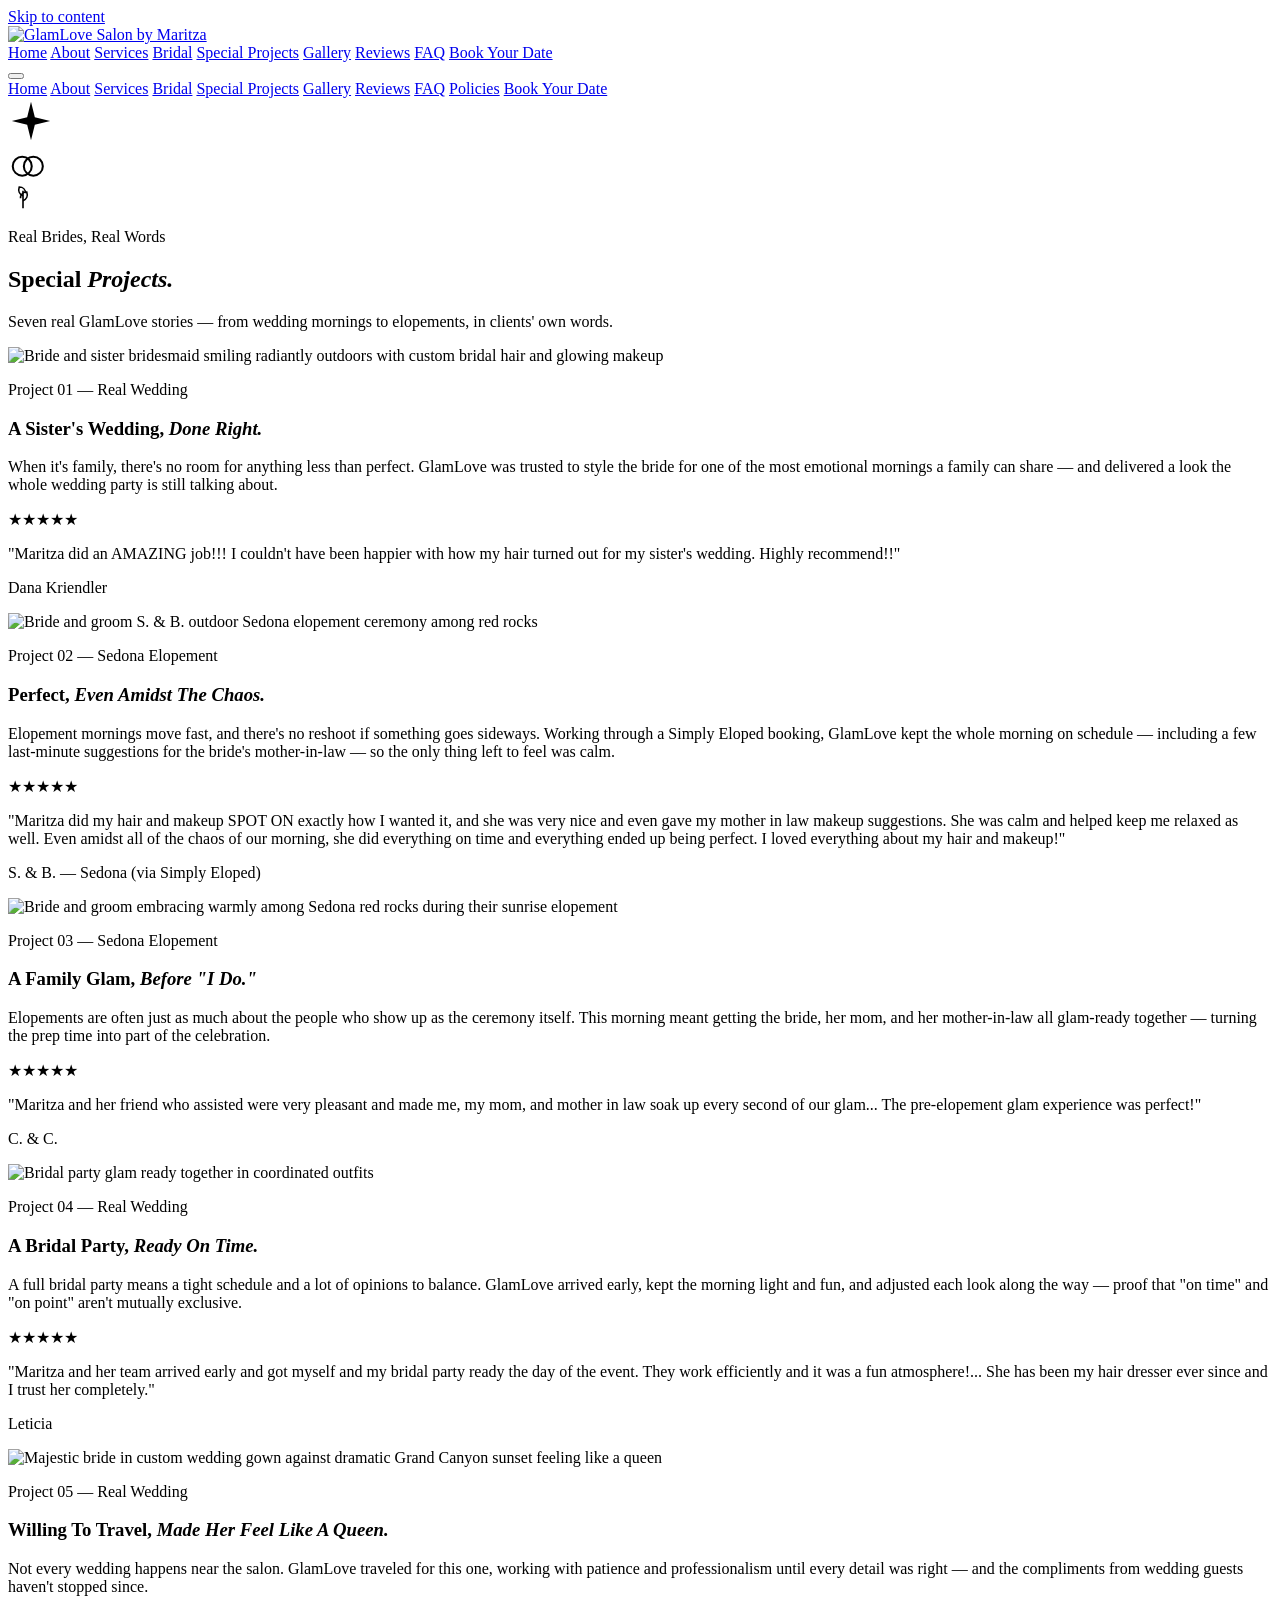
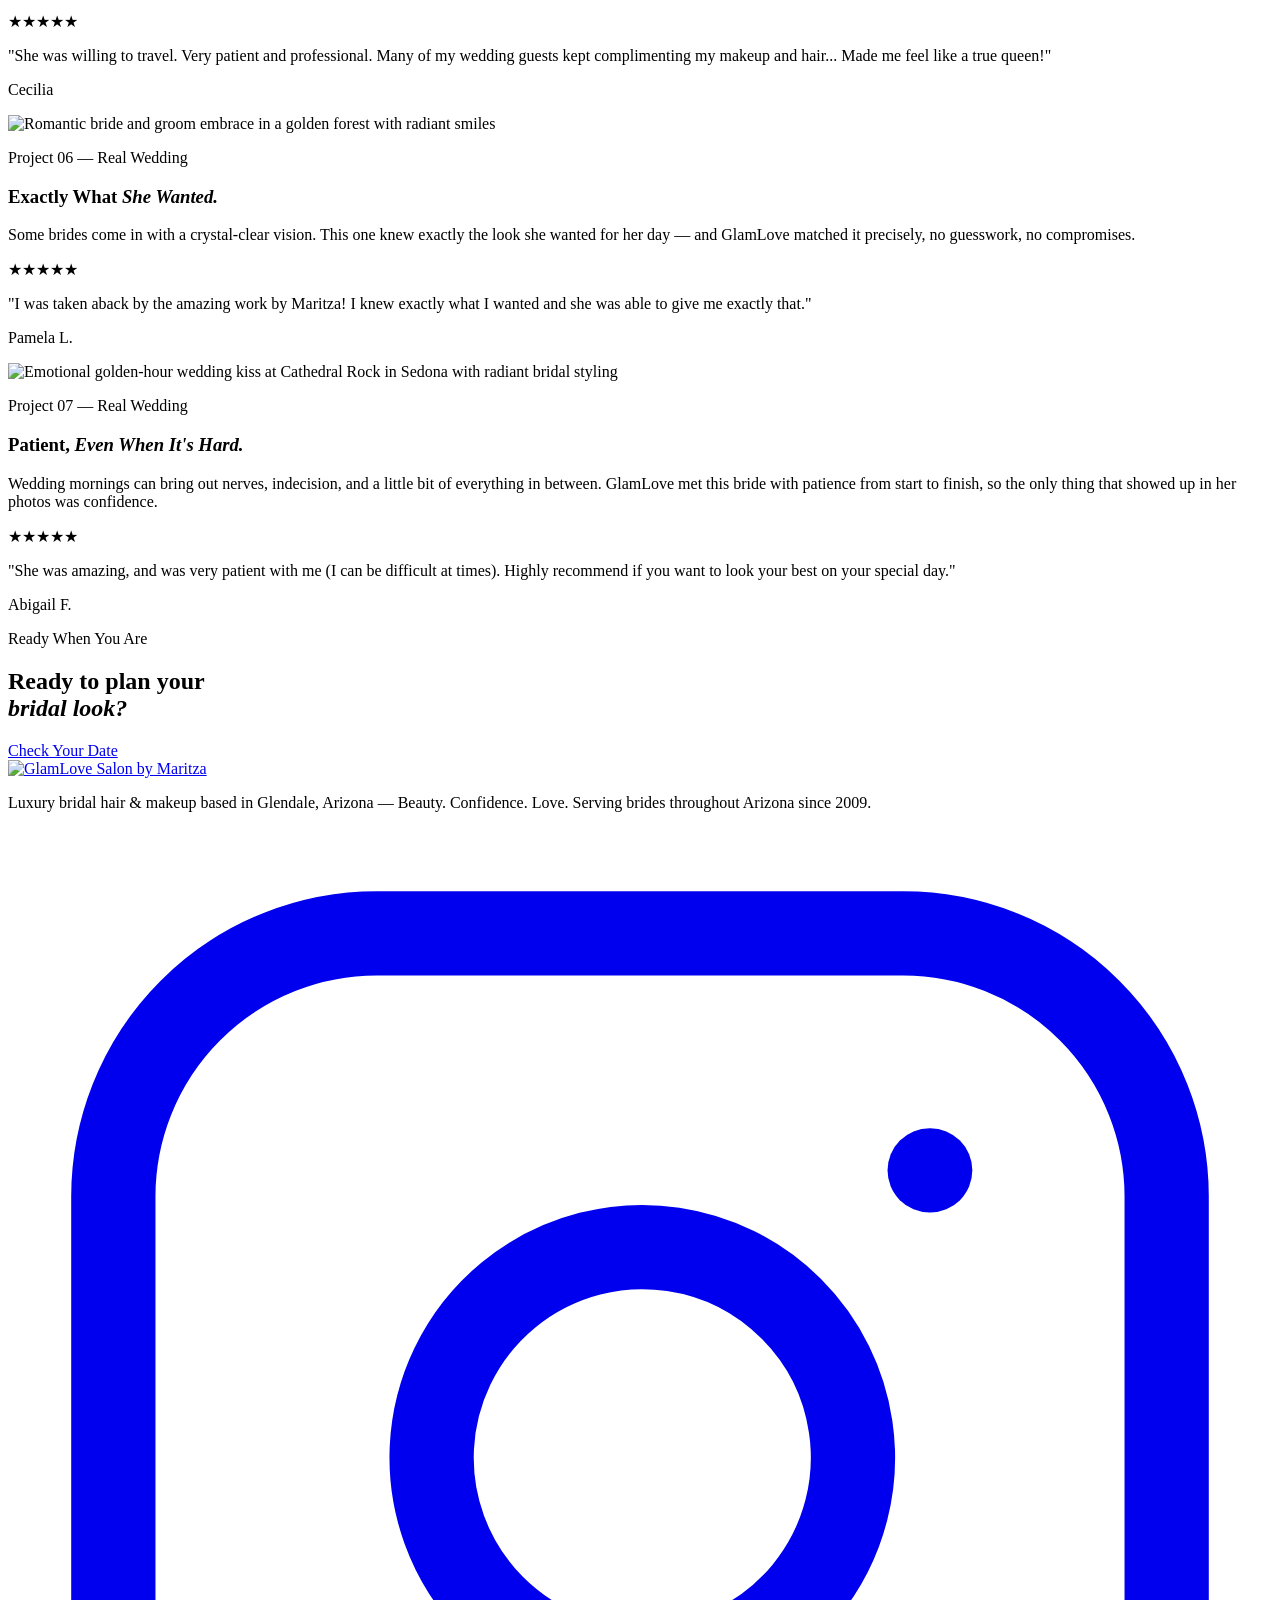
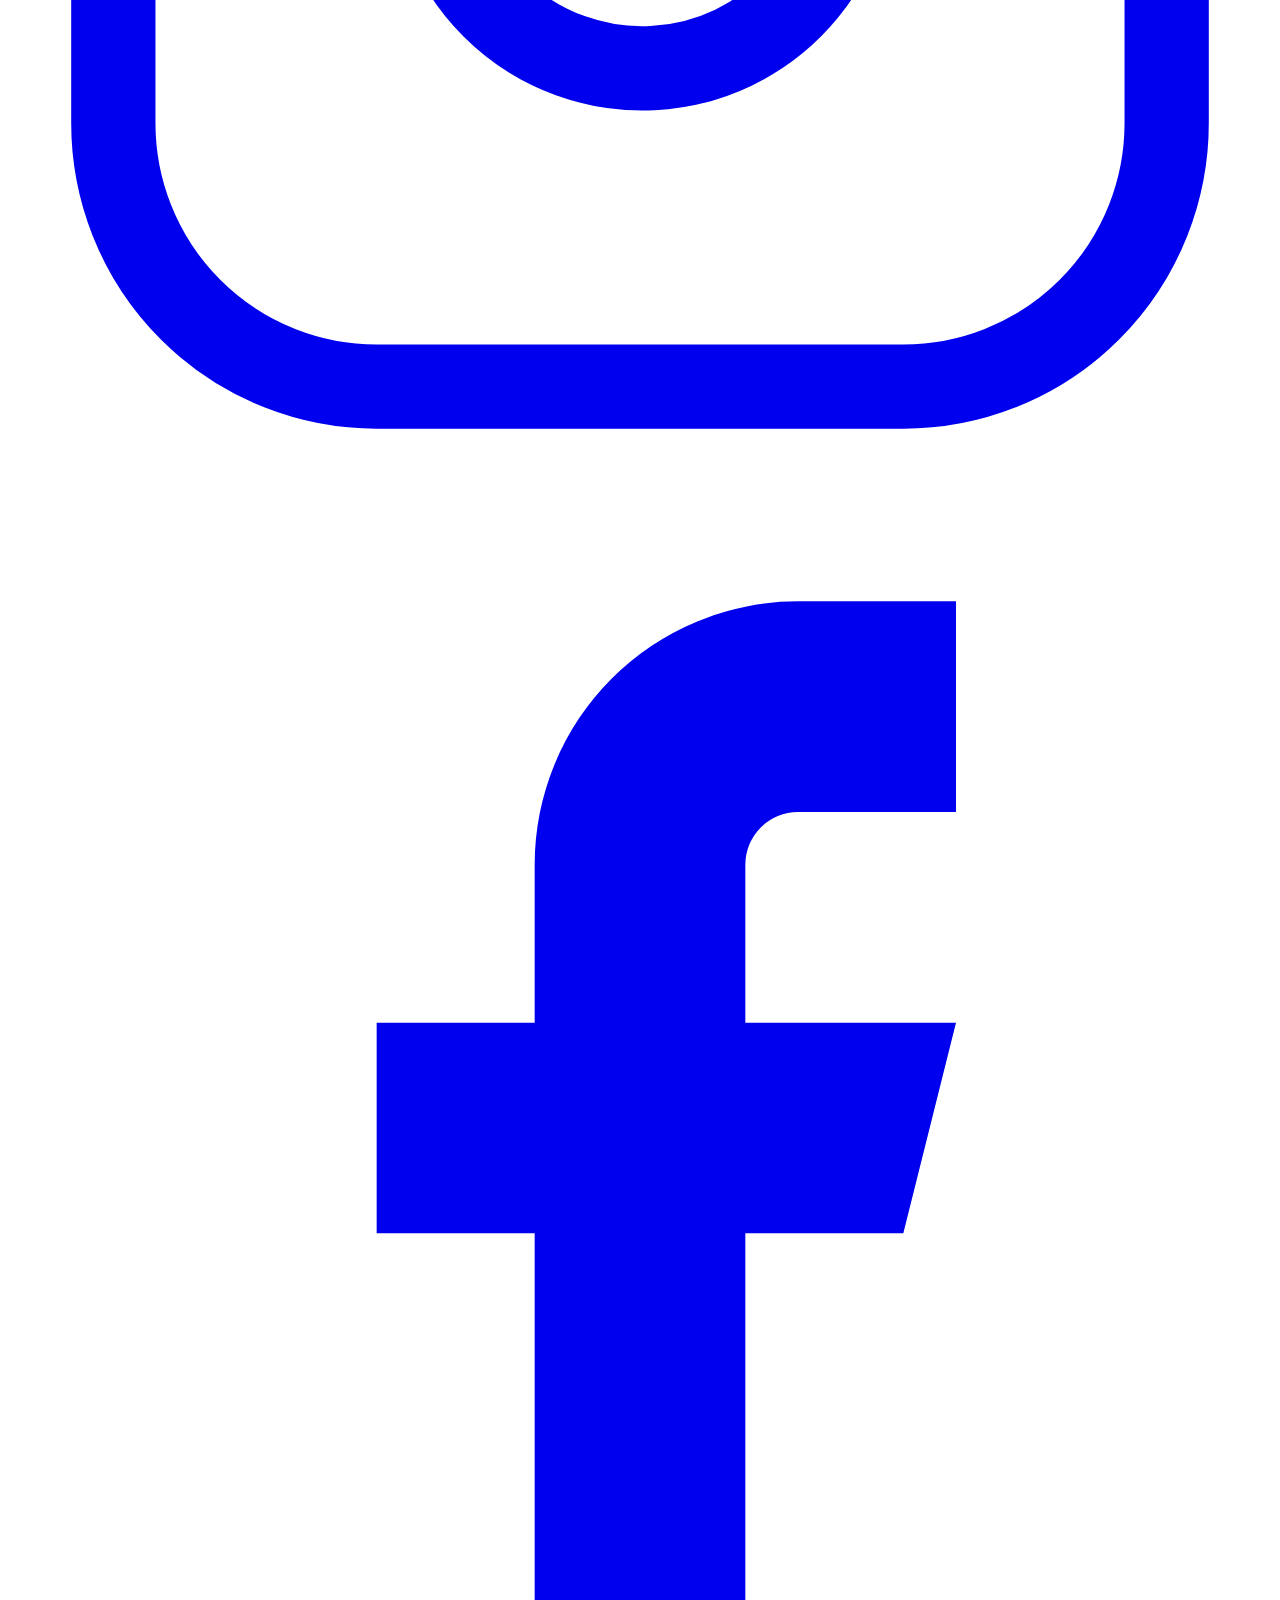
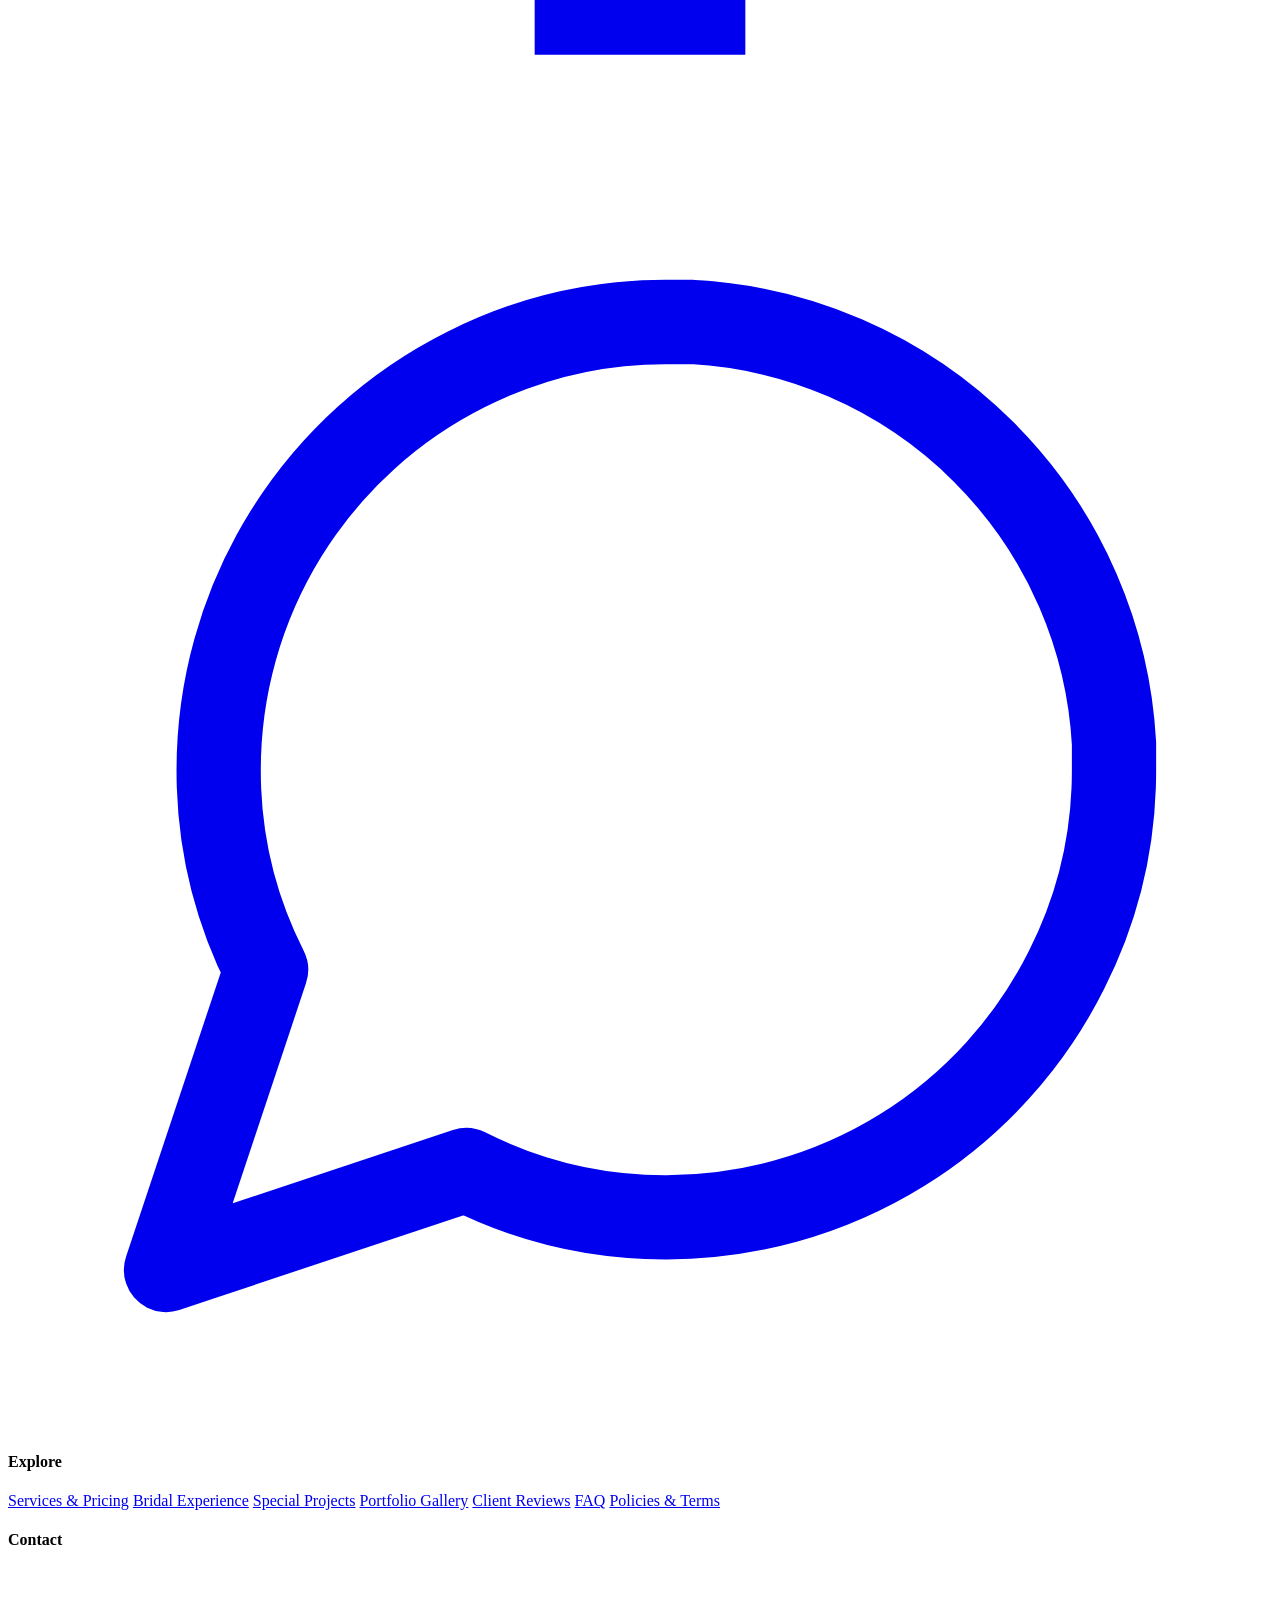
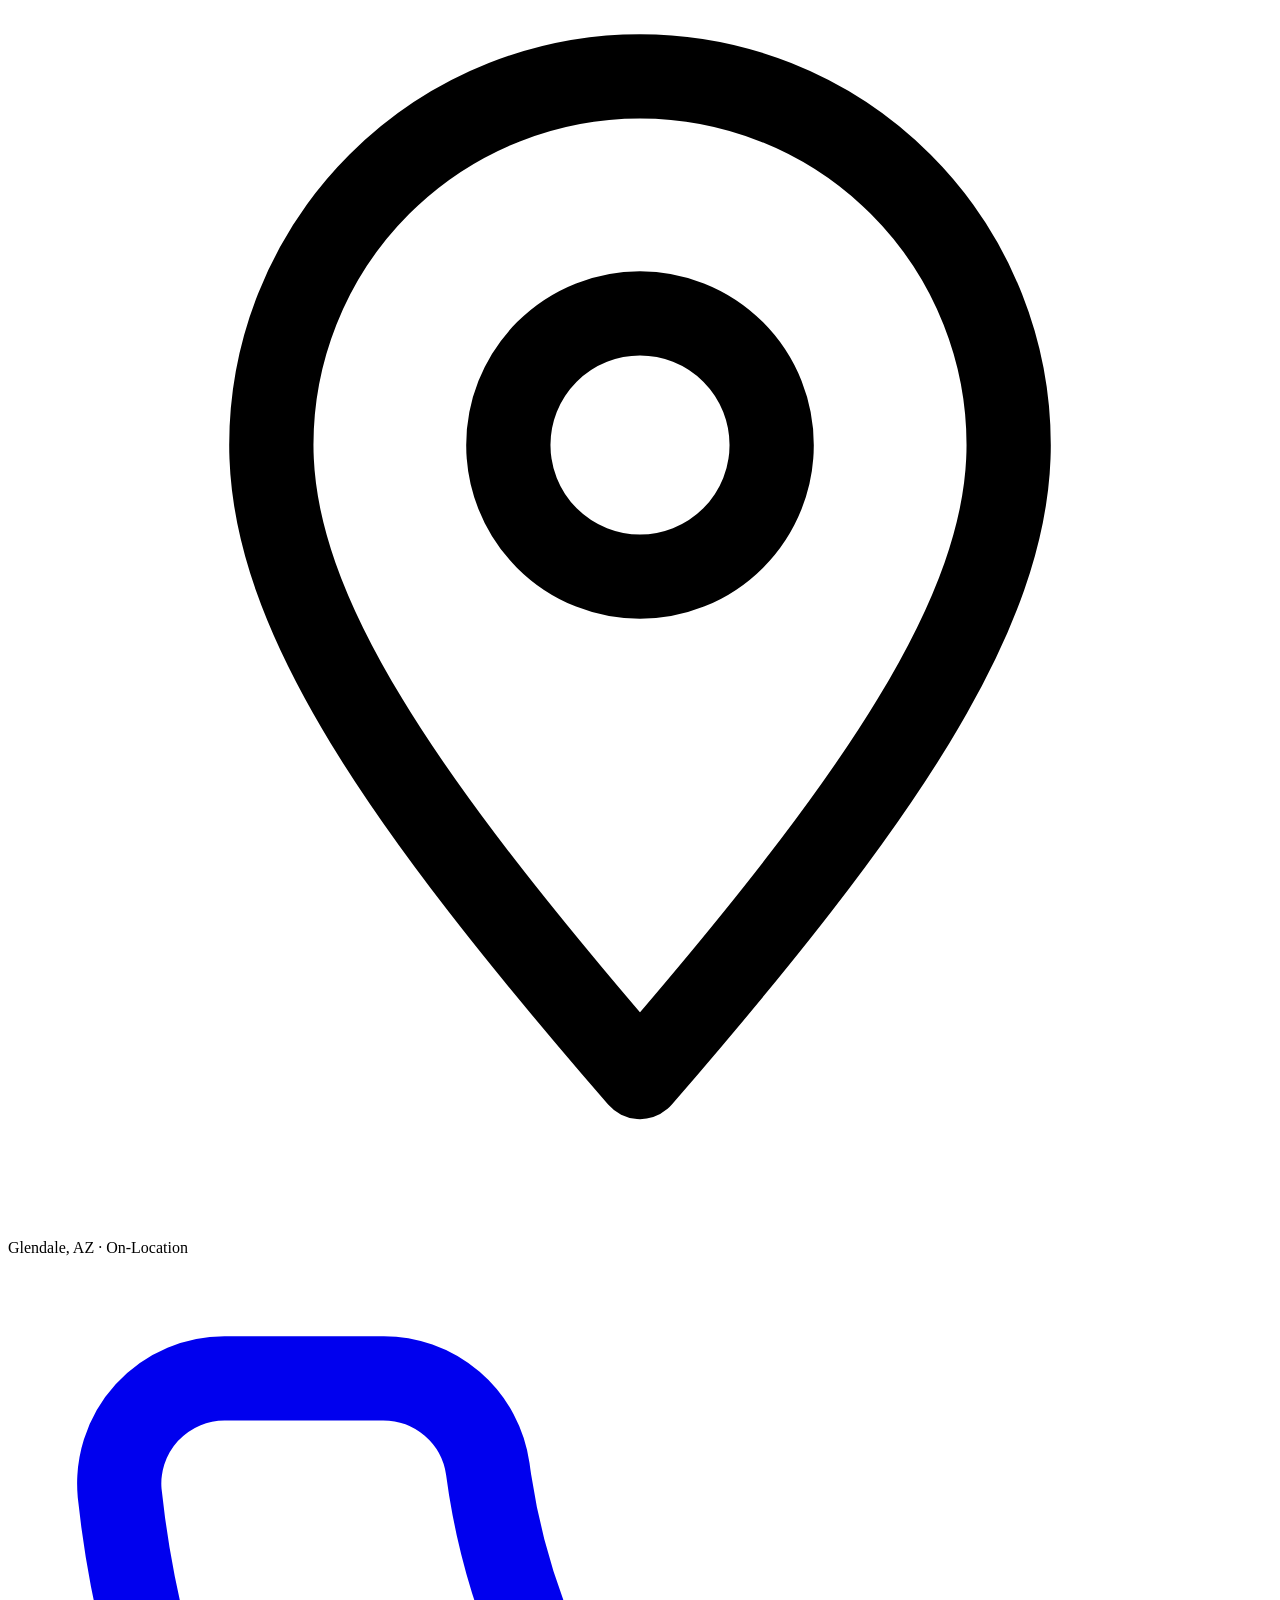
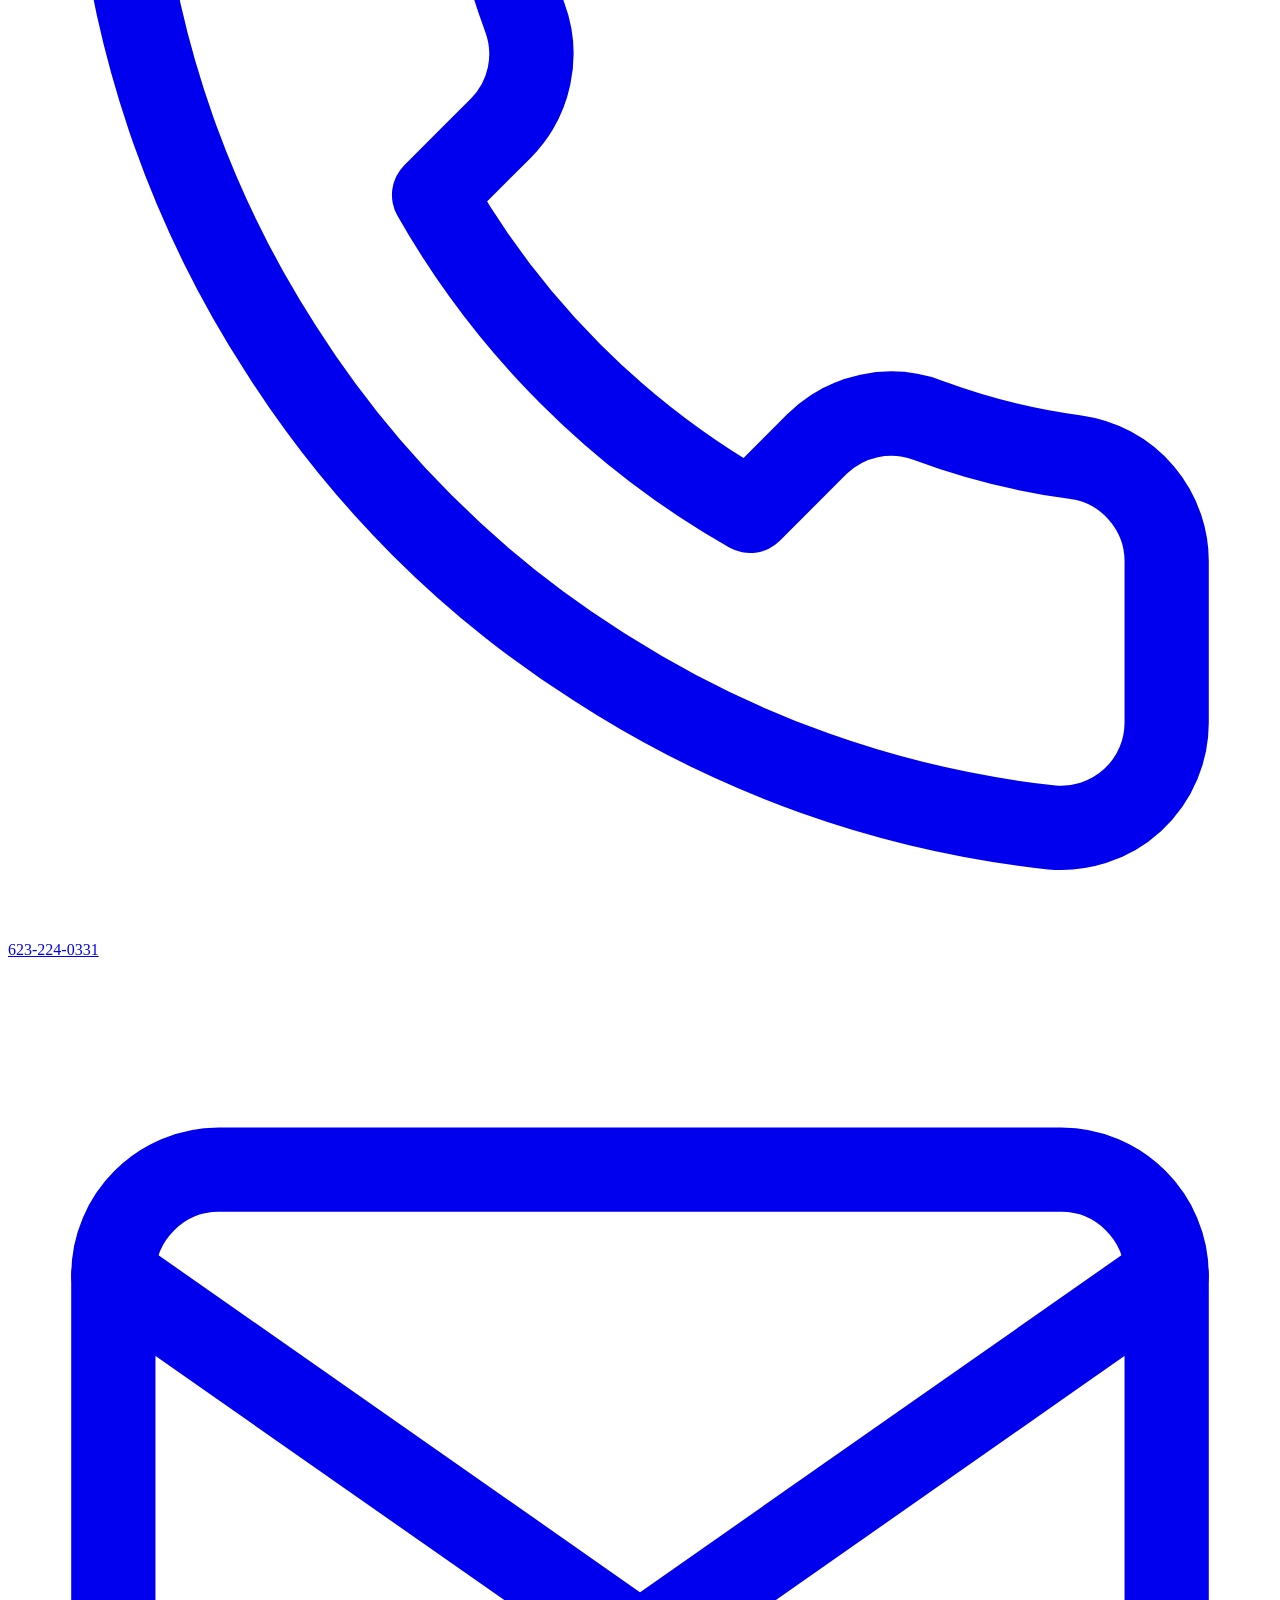
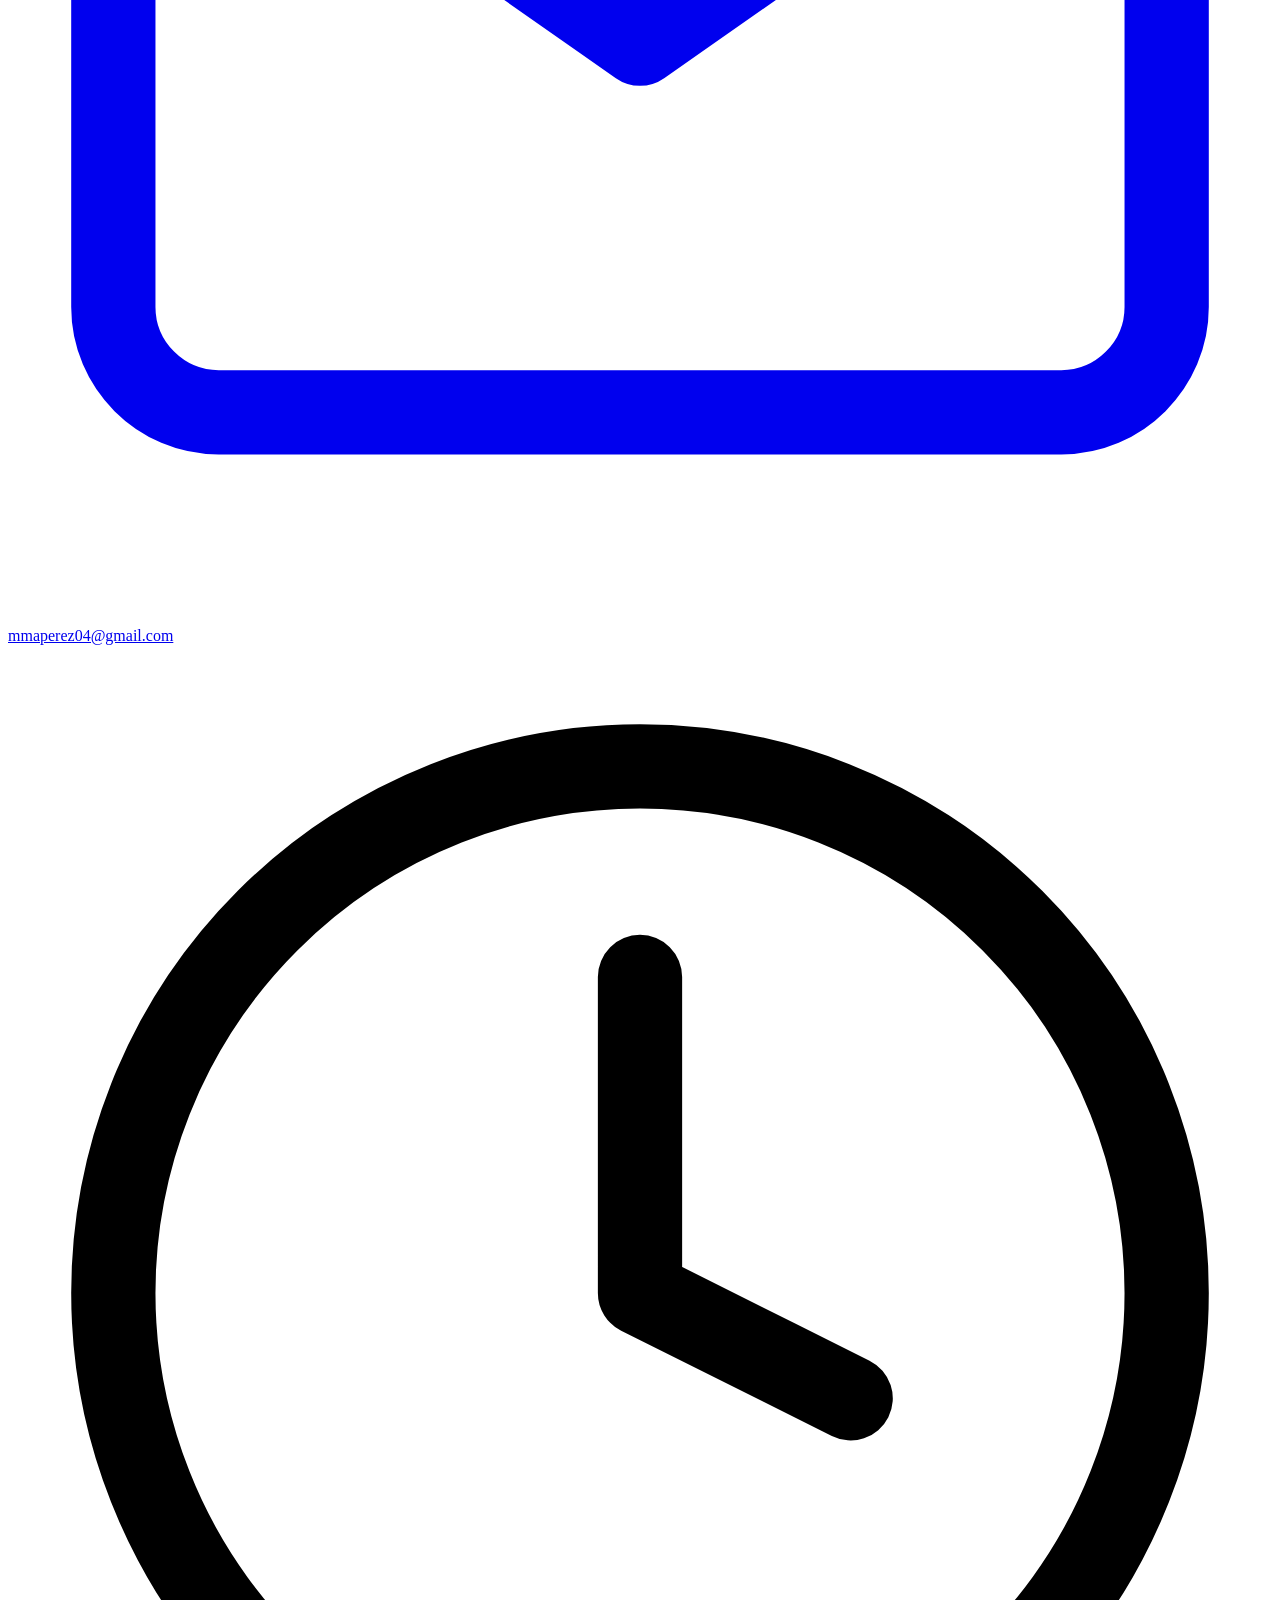
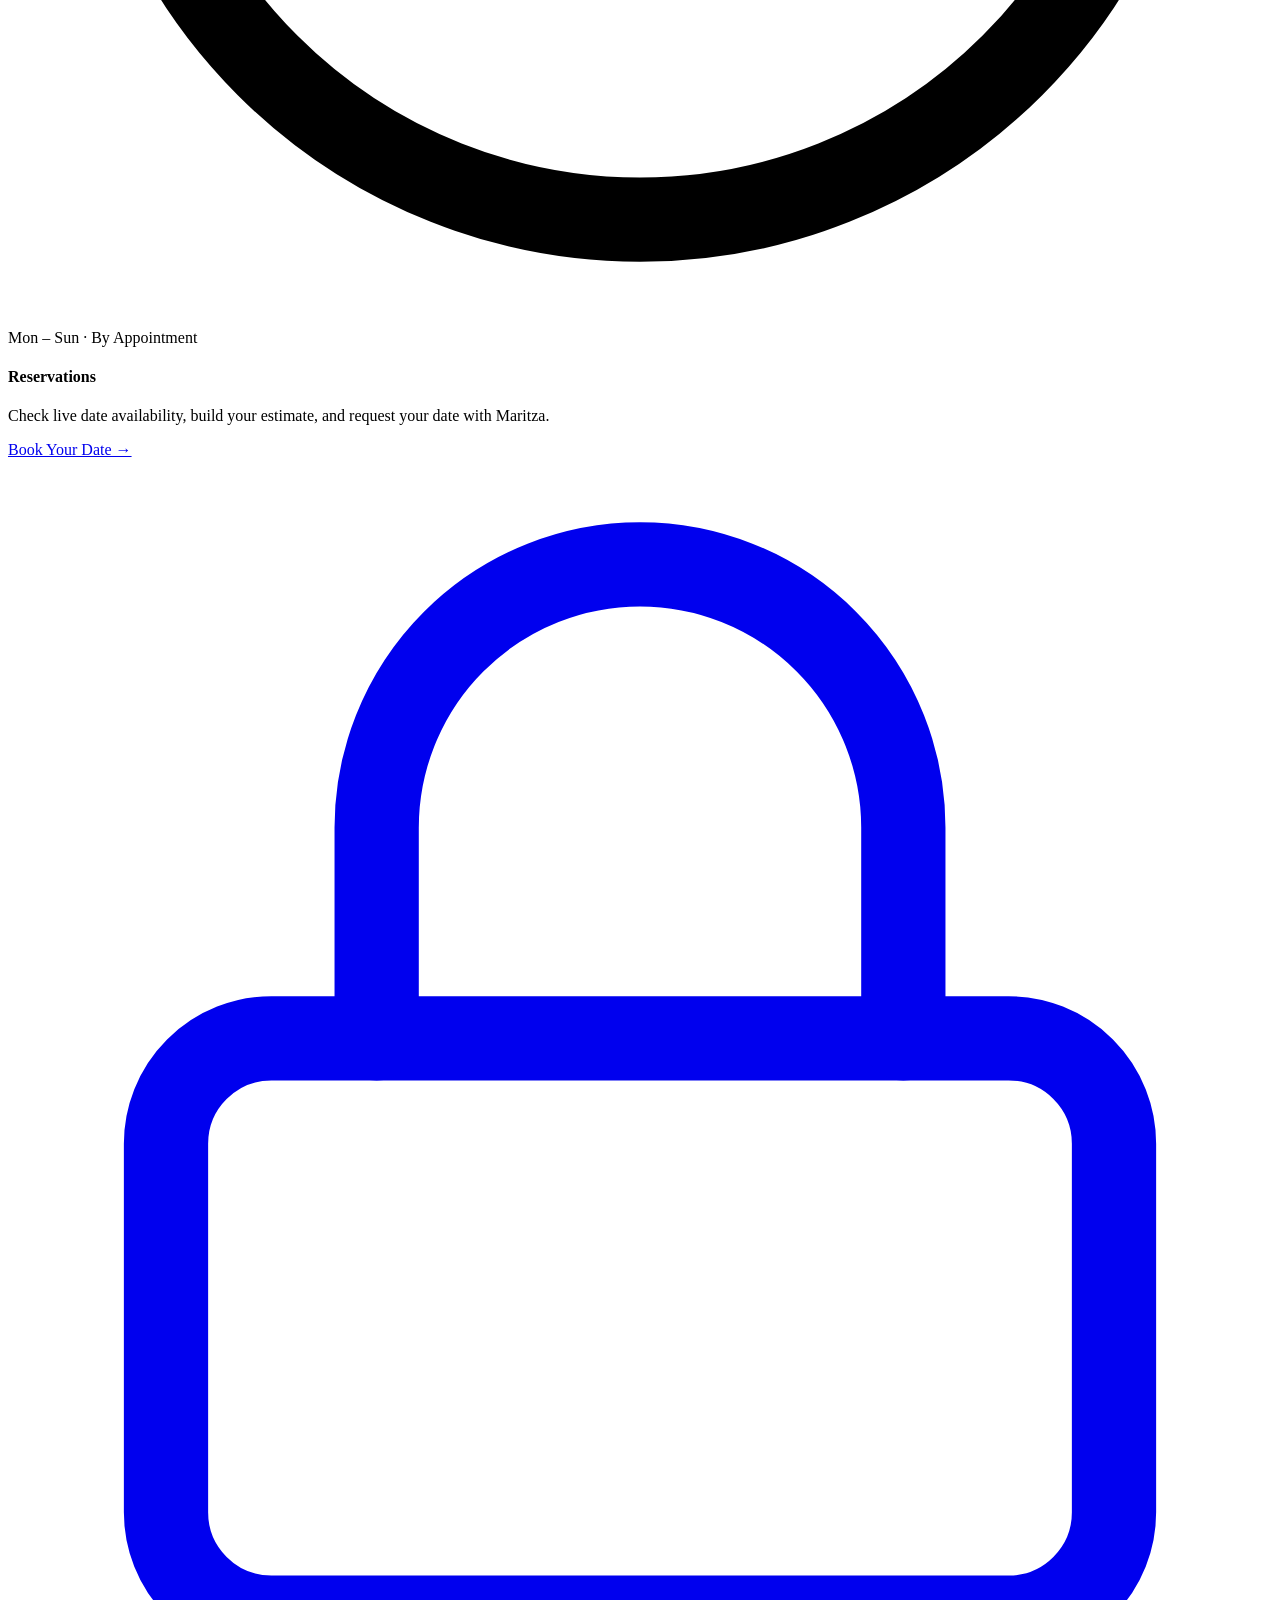
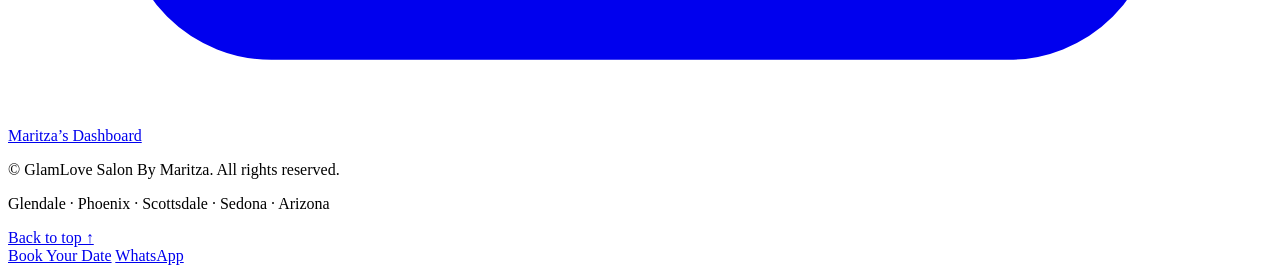
==== special-projects.html @ 7b0c3ee1 "Add files via upload" ====
<!DOCTYPE html>
<html lang="en">
<head>
<meta charset="UTF-8">
<meta name="viewport" content="width=device-width, initial-scale=1.0">
<title>Special Projects — GlamLove Salon By Maritza</title>
<meta name="description" content="Three signature GlamLove transformations — real clients, real results, real words.">
<link rel="icon" type="image/png" href="images/favicon-32.png" sizes="32x32">
<link rel="apple-touch-icon" href="images/favicon-180.png">
<link rel="stylesheet" href="css/style.css">
<link rel="stylesheet" href="css/booking.css">
</head>
<body>
<a href="#main" class="skip-link">Skip to content</a>
<header class="site-header">
  <div class="nav-inner">
    <a href="index.html" class="brand"><img src="images/nav-logo.png" alt="GlamLove Salon by Maritza" class="brand-logo"></a>
    <nav class="nav-links">
      <a href="index.html">Home</a>
      <a href="about.html">About</a>
      <a href="services.html">Services</a>
      <a href="bridal.html">Bridal</a>
      <a href="special-projects.html">Special Projects</a>
      <a href="gallery.html">Gallery</a>
      <a href="reviews.html">Reviews</a>
      <a href="faq.html">FAQ</a>
      <a href="book.html" class="nav-cta">Book Your Date</a>
    </nav>
    <button class="hamburger" aria-label="Menu"><span></span><span></span><span></span></button>
  </div>
</header>
<div class="mobile-panel">
  <a href="index.html">Home</a>
  <a href="about.html">About</a>
  <a href="services.html">Services</a>
  <a href="bridal.html">Bridal</a>
  <a href="special-projects.html">Special Projects</a>
  <a href="gallery.html">Gallery</a>
  <a href="reviews.html">Reviews</a>
  <a href="faq.html">FAQ</a>
  <a href="policies.html">Policies</a>
  <a href="book.html" class="btn btn-primary">Book Your Date</a>
</div>

<main id="main">

  <section class="page-hero" style="position:relative; overflow:hidden;">
    <div class="motif-field">
      <div class="motif" style="top:14%; left:8%; width:46px; height:46px; animation-delay:.2s;">
        <svg viewBox="0 0 24 24" fill="currentColor"><path d="M12 2 L14 10 L22 12 L14 14 L12 22 L10 14 L2 12 L10 10 Z"/></svg>
      </div>
      <div class="motif" style="top:60%; left:88%; width:38px; height:38px; animation-delay:1.4s;">
        <svg viewBox="0 0 24 24" fill="none" stroke="currentColor" stroke-width="1.3"><circle cx="9" cy="14" r="6"/><circle cx="16" cy="14" r="6"/></svg>
      </div>
      <div class="motif" style="top:22%; left:80%; width:30px; height:30px; animation-delay:.8s;">
        <svg viewBox="0 0 24 24" fill="none" stroke="currentColor" stroke-width="1.3"><path d="M12 21V7"/><path d="M12 11c-3-1-4-4-3-7 3 0 5 2 5 5"/><path d="M12 15c3-1 4-4 3-7-3 0-5 2-5 5"/></svg>
      </div>
    </div>
    <div class="container">
      <p class="eyebrow">Real Brides, Real Words</p>
      <h1>Special <em>Projects.</em></h1>
      <p>Seven real GlamLove stories — from wedding mornings to elopements, in clients' own words.</p>
    </div>
  </section>

  <section class="section-pad-sm">
    <div class="container">

      <!-- PROJECT 1 -->
      <div class="project-card reveal">
        <div class="project-media">
          <img src="images/bridesmaid-bride-outdoor.jpg" alt="Bride and sister bridesmaid smiling radiantly outdoors with custom bridal hair and glowing makeup" loading="lazy">
        </div>
        <div class="project-copy">
          <p class="project-num">Project 01 — Real Wedding</p>
          <h3>A Sister's Wedding, <em>Done Right.</em></h3>
          <p>When it's family, there's no room for anything less than perfect. GlamLove was trusted to style the bride for one of the most emotional mornings a family can share — and delivered a look the whole wedding party is still talking about.</p>
          <div class="project-testi">
            <div class="stars">★★★★★</div>
            <p>"Maritza did an AMAZING job!!! I couldn't have been happier with how my hair turned out for my sister's wedding. Highly recommend!!"</p>
            <p class="pt-name">Dana Kriendler</p>
          </div>
        </div>
      </div>

      <!-- PROJECT 2 -->
      <div class="project-card reveal">
        <div class="project-media">
          <img src="images/sedona-ceremony-simply-eloped.jpg" alt="Bride and groom S. &amp; B. outdoor Sedona elopement ceremony among red rocks" loading="lazy">
        </div>
        <div class="project-copy">
          <p class="project-num">Project 02 — Sedona Elopement</p>
          <h3>Perfect, <em>Even Amidst The Chaos.</em></h3>
          <p>Elopement mornings move fast, and there's no reshoot if something goes sideways. Working through a Simply Eloped booking, GlamLove kept the whole morning on schedule — including a few last-minute suggestions for the bride's mother-in-law — so the only thing left to feel was calm.</p>
          <div class="project-testi">
            <div class="stars">★★★★★</div>
            <p>"Maritza did my hair and makeup SPOT ON exactly how I wanted it, and she was very nice and even gave my mother in law makeup suggestions. She was calm and helped keep me relaxed as well. Even amidst all of the chaos of our morning, she did everything on time and everything ended up being perfect. I loved everything about my hair and makeup!"</p>
            <p class="pt-name">S. &amp; B. — Sedona (via Simply Eloped)</p>
          </div>
        </div>
      </div>

      <!-- PROJECT 3 -->
      <div class="project-card reveal">
        <div class="project-media">
          <img src="images/sedona-couple-embrace-redrock.jpg" alt="Bride and groom embracing warmly among Sedona red rocks during their sunrise elopement" loading="lazy">
        </div>
        <div class="project-copy">
          <p class="project-num">Project 03 — Sedona Elopement</p>
          <h3>A Family Glam, <em>Before "I Do."</em></h3>
          <p>Elopements are often just as much about the people who show up as the ceremony itself. This morning meant getting the bride, her mom, and her mother-in-law all glam-ready together — turning the prep time into part of the celebration.</p>
          <div class="project-testi">
            <div class="stars">★★★★★</div>
            <p>"Maritza and her friend who assisted were very pleasant and made me, my mom, and mother in law soak up every second of our glam... The pre-elopement glam experience was perfect!"</p>
            <p class="pt-name">C. &amp; C.</p>
          </div>
        </div>
      </div>

      <!-- PROJECT 4 -->
      <div class="project-card reveal">
        <div class="project-media">
          <img src="images/bridal-party-glam-group.jpg" alt="Bridal party glam ready together in coordinated outfits" loading="lazy">
        </div>
        <div class="project-copy">
          <p class="project-num">Project 04 — Real Wedding</p>
          <h3>A Bridal Party, <em>Ready On Time.</em></h3>
          <p>A full bridal party means a tight schedule and a lot of opinions to balance. GlamLove arrived early, kept the morning light and fun, and adjusted each look along the way — proof that "on time" and "on point" aren't mutually exclusive.</p>
          <div class="project-testi">
            <div class="stars">★★★★★</div>
            <p>"Maritza and her team arrived early and got myself and my bridal party ready the day of the event. They work efficiently and it was a fun atmosphere!... She has been my hair dresser ever since and I trust her completely."</p>
            <p class="pt-name">Leticia</p>
          </div>
        </div>
      </div>

      <!-- PROJECT 5 -->
      <div class="project-card reveal">
        <div class="project-media">
          <img src="images/grandcanyon-bride-solo-sunset.jpg" alt="Majestic bride in custom wedding gown against dramatic Grand Canyon sunset feeling like a queen" loading="lazy">
        </div>
        <div class="project-copy">
          <p class="project-num">Project 05 — Real Wedding</p>
          <h3>Willing To Travel, <em>Made Her Feel Like A Queen.</em></h3>
          <p>Not every wedding happens near the salon. GlamLove traveled for this one, working with patience and professionalism until every detail was right — and the compliments from wedding guests haven't stopped since.</p>
          <div class="project-testi">
            <div class="stars">★★★★★</div>
            <p>"She was willing to travel. Very patient and professional. Many of my wedding guests kept complimenting my makeup and hair... Made me feel like a true queen!"</p>
            <p class="pt-name">Cecilia</p>
          </div>
        </div>
      </div>

      <!-- PROJECT 6 -->
      <div class="project-card reveal">
        <div class="project-media">
          <img src="images/forest-couple-sunflower-embrace.jpg" alt="Romantic bride and groom embrace in a golden forest with radiant smiles" loading="lazy">
        </div>
        <div class="project-copy">
          <p class="project-num">Project 06 — Real Wedding</p>
          <h3>Exactly What <em>She Wanted.</em></h3>
          <p>Some brides come in with a crystal-clear vision. This one knew exactly the look she wanted for her day — and GlamLove matched it precisely, no guesswork, no compromises.</p>
          <div class="project-testi">
            <div class="stars">★★★★★</div>
            <p>"I was taken aback by the amazing work by Maritza! I knew exactly what I wanted and she was able to give me exactly that."</p>
            <p class="pt-name">Pamela L.</p>
          </div>
        </div>
      </div>

      <!-- PROJECT 7 -->
      <div class="project-card reveal">
        <div class="project-media">
          <img src="images/sedona-couple-cathedralrock-kiss.jpg" alt="Emotional golden-hour wedding kiss at Cathedral Rock in Sedona with radiant bridal styling" loading="lazy">
        </div>
        <div class="project-copy">
          <p class="project-num">Project 07 — Real Wedding</p>
          <h3>Patient, <em>Even When It's Hard.</em></h3>
          <p>Wedding mornings can bring out nerves, indecision, and a little bit of everything in between. GlamLove met this bride with patience from start to finish, so the only thing that showed up in her photos was confidence.</p>
          <div class="project-testi">
            <div class="stars">★★★★★</div>
            <p>"She was amazing, and was very patient with me (I can be difficult at times). Highly recommend if you want to look your best on your special day."</p>
            <p class="pt-name">Abigail F.</p>
          </div>
        </div>
      </div>

    </div>
  </section>

</main>

<footer class="site-footer" id="siteFooter">
  <div class="container">
    <div class="footer-cta">
      <p class="eyebrow">Ready When You Are</p>
      <h2>Ready to plan your<br><em>bridal look?</em></h2>
      <a href="book.html" class="btn btn-gold">Check Your Date</a>
    </div>
    <div class="footer-grid">
      <div class="footer-brand">
        <a href="index.html" class="footer-logo-link" aria-label="GlamLove Home">
          <img src="images/logo-full.png" alt="GlamLove Salon by Maritza" class="footer-logo">
        </a>
        <p>Luxury bridal hair &amp; makeup based in Glendale, Arizona — Beauty. Confidence. Love. Serving brides throughout Arizona since 2009.</p>
        <div class="footer-social">
          <a href="https://instagram.com" aria-label="Instagram" target="_blank" rel="noopener" title="Instagram">
            <svg viewBox="0 0 24 24" fill="none" stroke="currentColor" stroke-width="1.6" stroke-linecap="round" stroke-linejoin="round"><rect x="2" y="2" width="20" height="20" rx="5" ry="5"/><path d="M16 11.37A4 4 0 1 1 12.63 8 4 4 0 0 1 16 11.37z"/><line x1="17.5" y1="6.5" x2="17.51" y2="6.5"/></svg>
          </a>
          <a href="https://facebook.com" aria-label="Facebook" target="_blank" rel="noopener" title="Facebook">
            <svg viewBox="0 0 24 24" fill="currentColor"><path d="M18 2h-3a5 5 0 0 0-5 5v3H7v4h3v8h4v-8h3l1-4h-4V7a1 1 0 0 1 1-1h3z"/></svg>
          </a>
          <a href="https://wa.me/16232240331" aria-label="WhatsApp" target="_blank" rel="noopener" title="WhatsApp Concierge">
            <svg viewBox="0 0 24 24" fill="none" stroke="currentColor" stroke-width="1.6" stroke-linecap="round" stroke-linejoin="round"><path d="M21 11.5a8.38 8.38 0 0 1-.9 3.8 8.5 8.5 0 0 1-7.6 4.7 8.38 8.38 0 0 1-3.8-.9L3 21l1.9-5.7a8.38 8.38 0 0 1-.9-3.8 8.5 8.5 0 0 1 4.7-7.6 8.38 8.38 0 0 1 3.8-.9h.5a8.48 8.48 0 0 1 8 8v.5z"/></svg>
          </a>
        </div>
      </div>
      <div class="footer-col">
        <h4>Explore</h4>
        <a href="services.html">Services &amp; Pricing</a>
        <a href="bridal.html">Bridal Experience</a>
        <a href="special-projects.html">Special Projects</a>
        <a href="gallery.html">Portfolio Gallery</a>
        <a href="reviews.html">Client Reviews</a>
        <a href="faq.html">FAQ</a>
        <a href="policies.html">Policies &amp; Terms</a>
      </div>
      <div class="footer-col">
        <h4>Contact</h4>
        <p class="footer-contact-link"><span class="contact-icon-box"><svg viewBox="0 0 24 24" fill="none" stroke="currentColor" stroke-width="1.6" stroke-linecap="round" stroke-linejoin="round"><path d="M12 21c4.5-5.2 7-8.8 7-12a7 7 0 1 0-14 0c0 3.2 2.5 6.8 7 12z"/><circle cx="12" cy="9" r="2.5"/></svg></span> Glendale, AZ · On-Location</p>
        <a href="tel:6232240331" class="footer-contact-link"><span class="contact-icon-box"><svg viewBox="0 0 24 24" fill="none" stroke="currentColor" stroke-width="1.6" stroke-linecap="round" stroke-linejoin="round"><path d="M22 16.92v3a2 2 0 0 1-2.18 2 19.79 19.79 0 0 1-8.63-3.07 19.5 19.5 0 0 1-6-6 19.79 19.79 0 0 1-3.07-8.67A2 2 0 0 1 4.11 2h3a2 2 0 0 1 2 1.72 12.84 12.84 0 0 0 .7 2.81 2 2 0 0 1-.45 2.11L8.09 9.91a16 16 0 0 0 6 6l1.27-1.27a2 2 0 0 1 2.11-.45 12.84 12.84 0 0 0 2.81.7A2 2 0 0 1 22 16.92z"/></svg></span> 623-224-0331</a>
        <a href="mailto:mmaperez04@gmail.com" class="footer-contact-link"><span class="contact-icon-box"><svg viewBox="0 0 24 24" fill="none" stroke="currentColor" stroke-width="1.6" stroke-linecap="round" stroke-linejoin="round"><path d="M4 4h16c1.1 0 2 .9 2 2v12c0 1.1-.9 2-2 2H4c-1.1 0-2-.9-2-2V6c0-1.1.9-2 2-2z"/><polyline points="22,6 12,13 2,6"/></svg></span> mmaperez04@gmail.com</a>
        <p class="footer-contact-link"><span class="contact-icon-box"><svg viewBox="0 0 24 24" fill="none" stroke="currentColor" stroke-width="1.6" stroke-linecap="round" stroke-linejoin="round"><circle cx="12" cy="12" r="10"/><polyline points="12 6 12 12 16 14"/></svg></span> Mon – Sun · By Appointment</p>
      </div>
      <div class="footer-col footer-col-book">
        <h4>Reservations</h4>
        <p>Check live date availability, build your estimate, and request your date with Maritza.</p>
        <a href="book.html" class="btn-footer-gold">Book Your Date &rarr;</a>
        <div class="footer-admin-link">
          <a href="admin.html"><svg viewBox="0 0 24 24" fill="none" stroke="currentColor" stroke-width="1.6" stroke-linecap="round" stroke-linejoin="round"><rect x="3" y="11" width="18" height="11" rx="2" ry="2"/><path d="M7 11V7a5 5 0 0 1 10 0v4"/></svg> Maritza&rsquo;s Dashboard</a>
        </div>
      </div>
    </div>
    <div class="footer-bottom">
      <p>&copy; <span class="js-year"></span> GlamLove Salon By Maritza. All rights reserved.</p>
      <p class="footer-locations">Glendale &middot; Phoenix &middot; Scottsdale &middot; Sedona &middot; Arizona</p>
      <a href="#siteFooter" class="footer-back-to-top" aria-label="Back to top" onclick="window.scrollTo({top:0,behavior:'smooth'}); return false;">Back to top &uarr;</a>
    </div>
  </div>
</footer>
<div class="sticky-mobile-bar">
  <a href="book.html" class="btn btn-primary">Book Your Date</a>
  <a href="https://wa.me/16232240331" class="btn btn-wa" target="_blank" rel="noopener">WhatsApp</a>
</div>

<script src="js/data.js"></script>
<script src="js/main.js"></script>
</body>
</html>
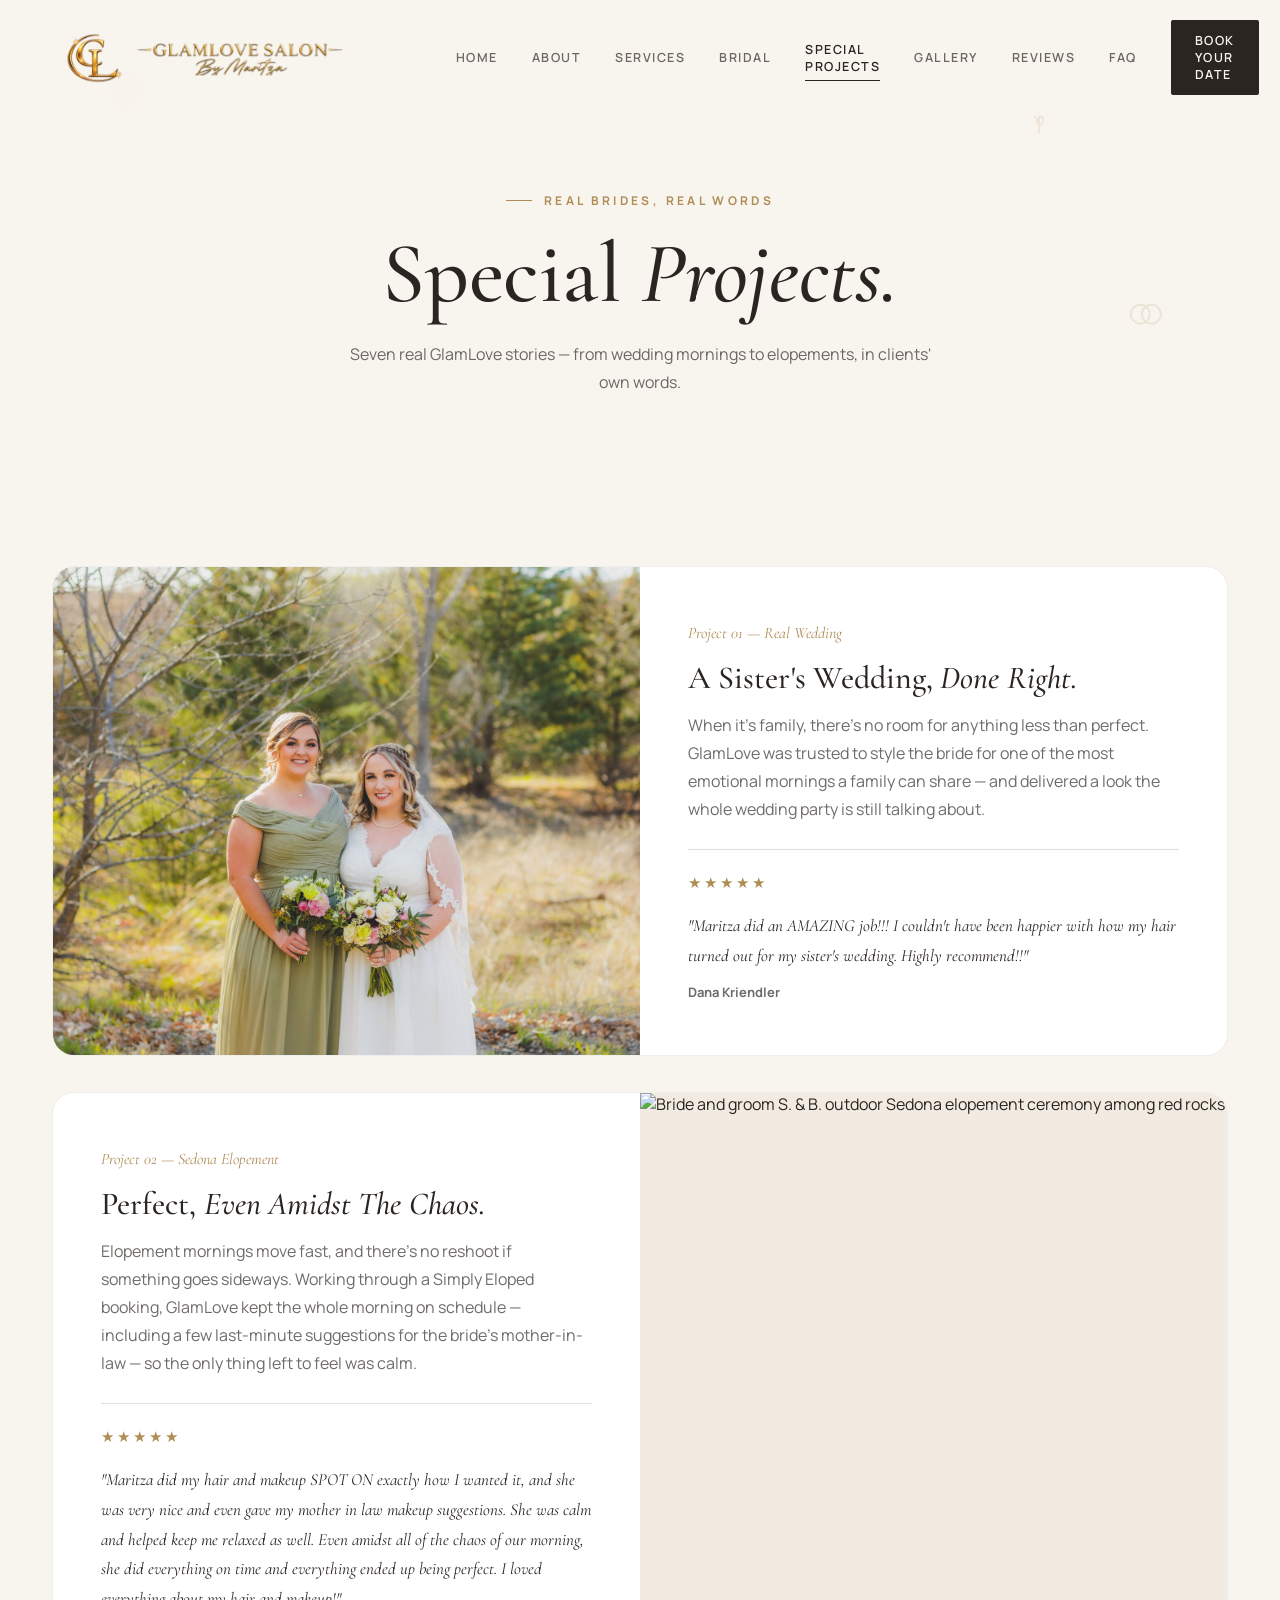
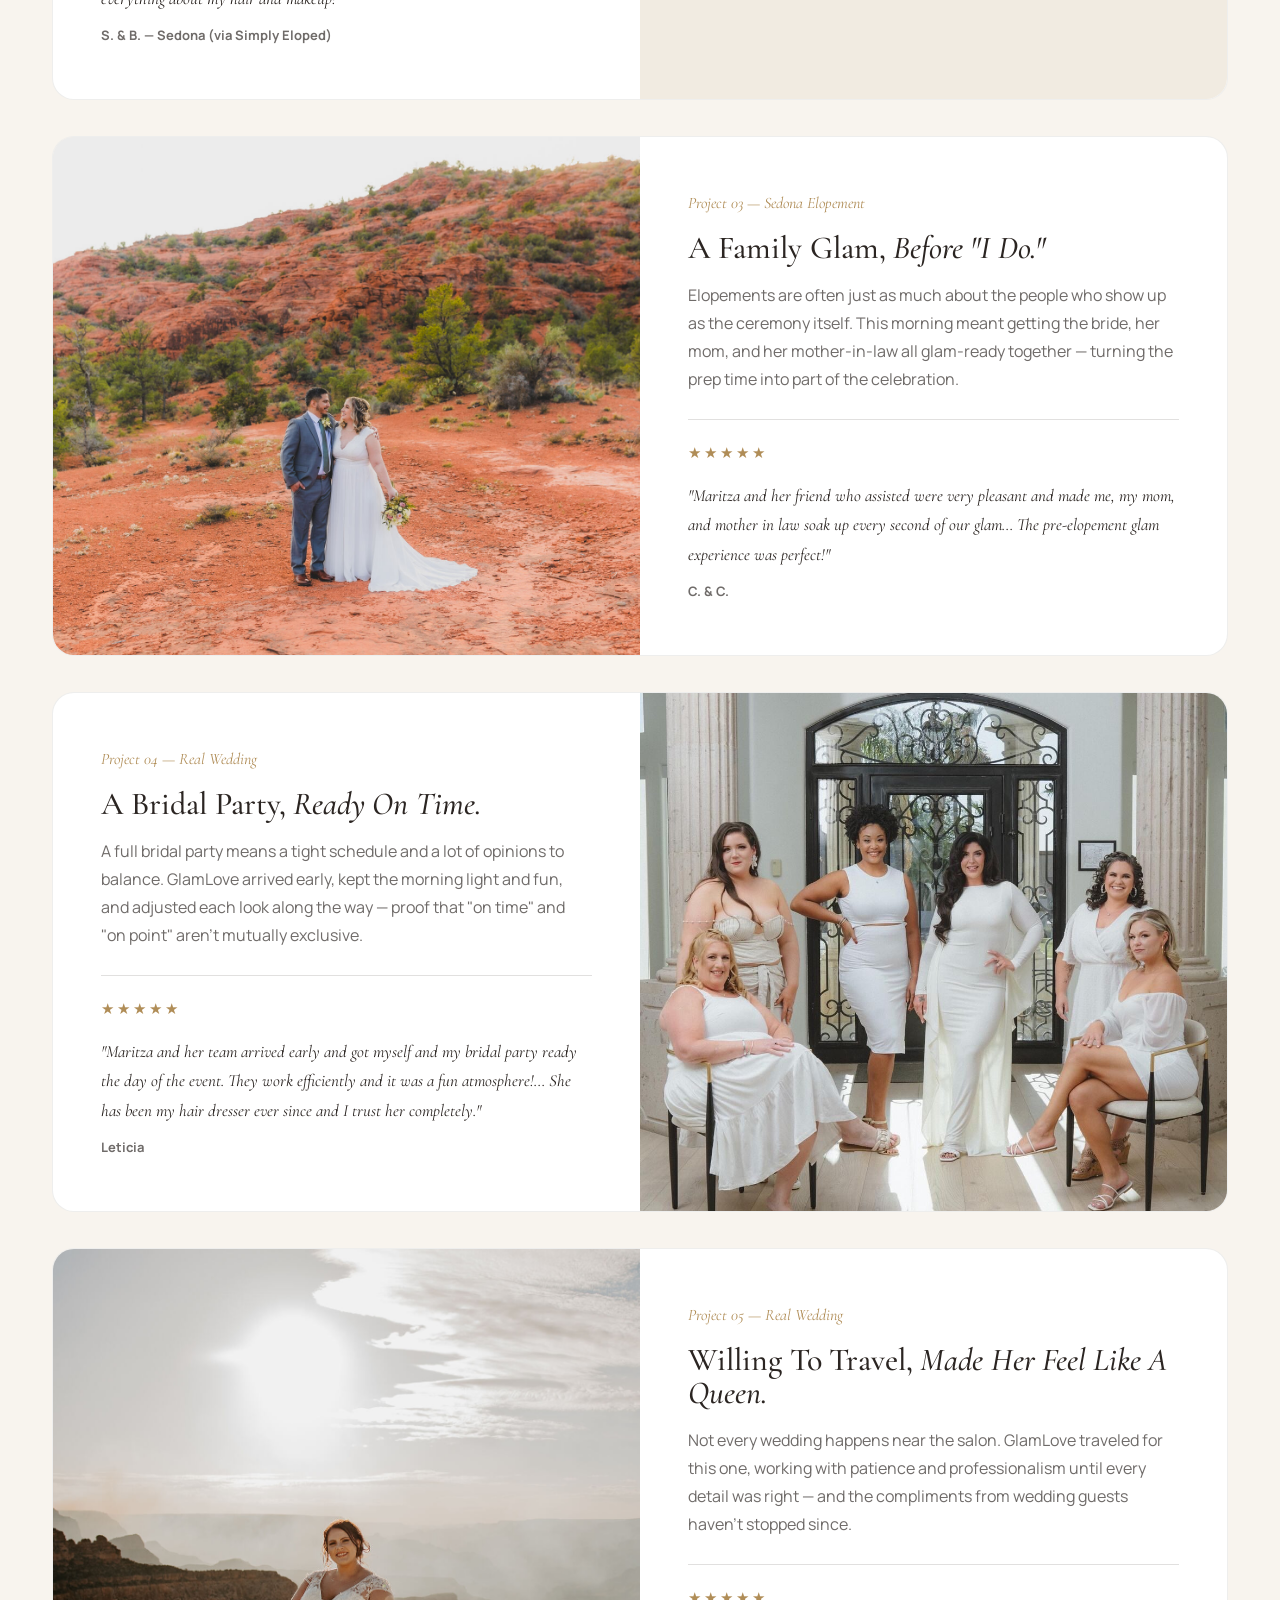
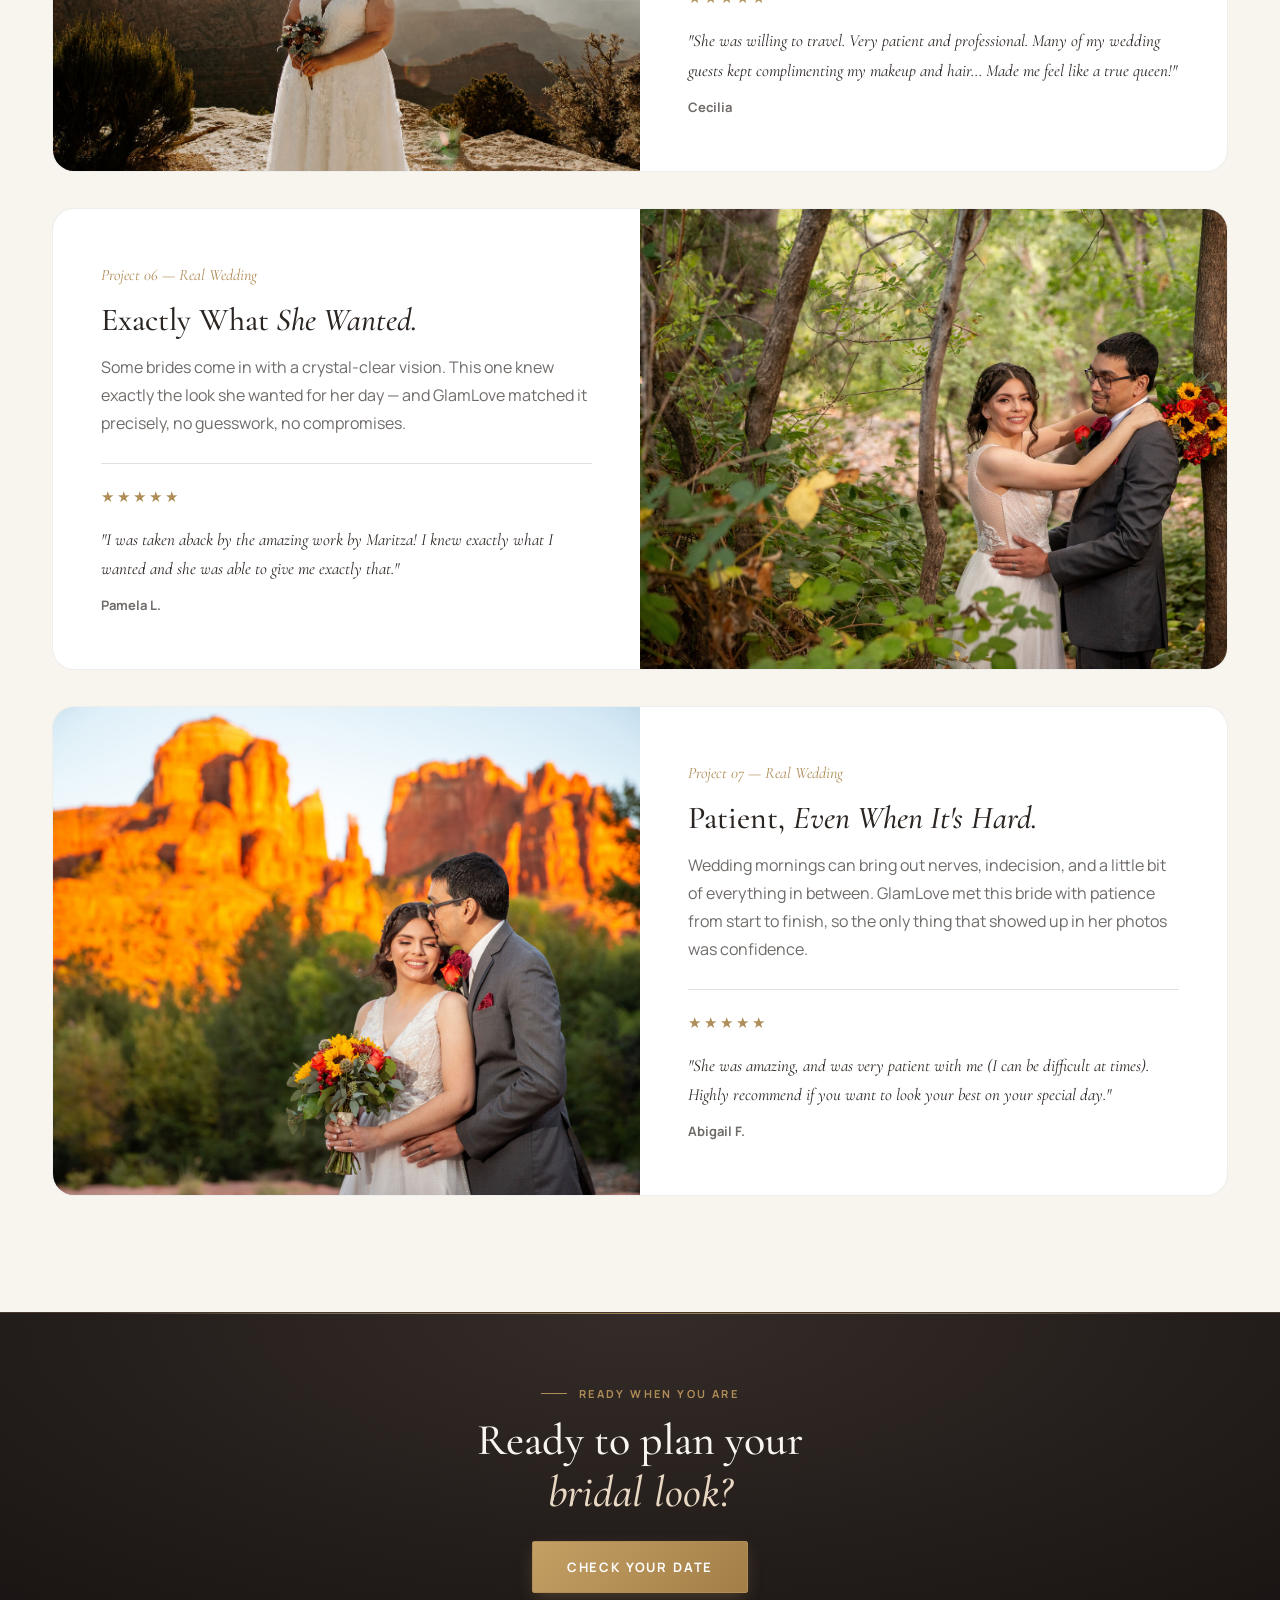
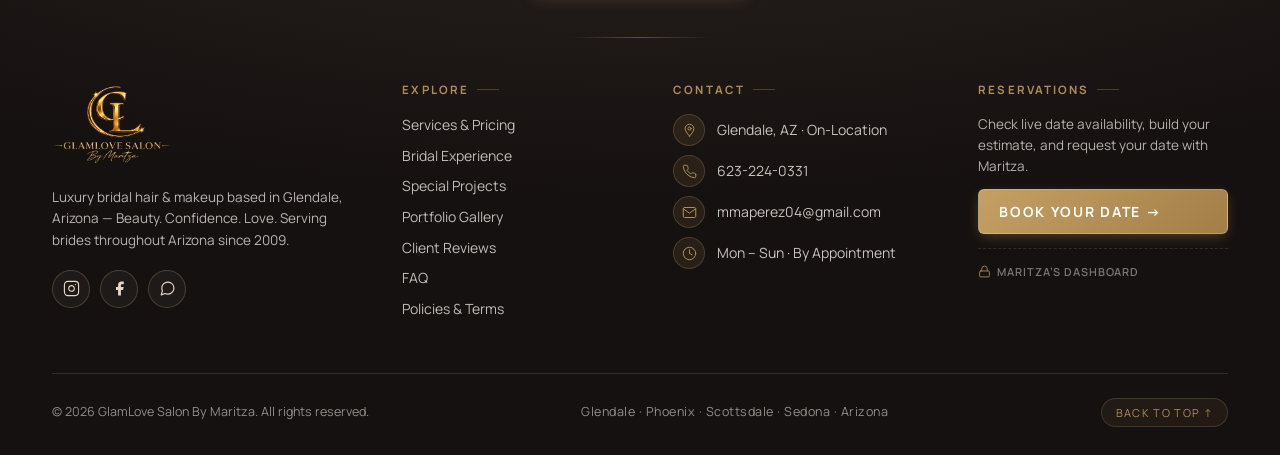
==== commit db738124: "Update special-projects.html" ====
--- a/special-projects.html
+++ b/special-projects.html
@@ -86,7 +86,7 @@
       <!-- PROJECT 2 -->
       <div class="project-card reveal">
         <div class="project-media">
-          <img src="images/sedona-ceremony-simply-eloped.jpg" alt="Bride and groom S. &amp; B. outdoor Sedona elopement ceremony among red rocks" loading="lazy">
+          <img src="images/sedona-bride-solo-cathedralrockd.jpg" alt="Bride and groom S. &amp; B. outdoor Sedona elopement ceremony among red rocks" loading="lazy">
         </div>
         <div class="project-copy">
           <p class="project-num">Project 02 — Sedona Elopement</p>
@@ -190,63 +190,63 @@
 
 </main>
 
-<footer class="site-footer" id="siteFooter">
-  <div class="container">
-    <div class="footer-cta">
-      <p class="eyebrow">Ready When You Are</p>
-      <h2>Ready to plan your<br><em>bridal look?</em></h2>
-      <a href="book.html" class="btn btn-gold">Check Your Date</a>
-    </div>
-    <div class="footer-grid">
-      <div class="footer-brand">
-        <a href="index.html" class="footer-logo-link" aria-label="GlamLove Home">
-          <img src="images/logo-full.png" alt="GlamLove Salon by Maritza" class="footer-logo">
-        </a>
-        <p>Luxury bridal hair &amp; makeup based in Glendale, Arizona — Beauty. Confidence. Love. Serving brides throughout Arizona since 2009.</p>
-        <div class="footer-social">
-          <a href="https://instagram.com" aria-label="Instagram" target="_blank" rel="noopener" title="Instagram">
-            <svg viewBox="0 0 24 24" fill="none" stroke="currentColor" stroke-width="1.6" stroke-linecap="round" stroke-linejoin="round"><rect x="2" y="2" width="20" height="20" rx="5" ry="5"/><path d="M16 11.37A4 4 0 1 1 12.63 8 4 4 0 0 1 16 11.37z"/><line x1="17.5" y1="6.5" x2="17.51" y2="6.5"/></svg>
-          </a>
-          <a href="https://facebook.com" aria-label="Facebook" target="_blank" rel="noopener" title="Facebook">
-            <svg viewBox="0 0 24 24" fill="currentColor"><path d="M18 2h-3a5 5 0 0 0-5 5v3H7v4h3v8h4v-8h3l1-4h-4V7a1 1 0 0 1 1-1h3z"/></svg>
-          </a>
-          <a href="https://wa.me/16232240331" aria-label="WhatsApp" target="_blank" rel="noopener" title="WhatsApp Concierge">
-            <svg viewBox="0 0 24 24" fill="none" stroke="currentColor" stroke-width="1.6" stroke-linecap="round" stroke-linejoin="round"><path d="M21 11.5a8.38 8.38 0 0 1-.9 3.8 8.5 8.5 0 0 1-7.6 4.7 8.38 8.38 0 0 1-3.8-.9L3 21l1.9-5.7a8.38 8.38 0 0 1-.9-3.8 8.5 8.5 0 0 1 4.7-7.6 8.38 8.38 0 0 1 3.8-.9h.5a8.48 8.48 0 0 1 8 8v.5z"/></svg>
-          </a>
-        </div>
-      </div>
-      <div class="footer-col">
-        <h4>Explore</h4>
-        <a href="services.html">Services &amp; Pricing</a>
-        <a href="bridal.html">Bridal Experience</a>
-        <a href="special-projects.html">Special Projects</a>
-        <a href="gallery.html">Portfolio Gallery</a>
-        <a href="reviews.html">Client Reviews</a>
-        <a href="faq.html">FAQ</a>
-        <a href="policies.html">Policies &amp; Terms</a>
-      </div>
-      <div class="footer-col">
-        <h4>Contact</h4>
-        <p class="footer-contact-link"><span class="contact-icon-box"><svg viewBox="0 0 24 24" fill="none" stroke="currentColor" stroke-width="1.6" stroke-linecap="round" stroke-linejoin="round"><path d="M12 21c4.5-5.2 7-8.8 7-12a7 7 0 1 0-14 0c0 3.2 2.5 6.8 7 12z"/><circle cx="12" cy="9" r="2.5"/></svg></span> Glendale, AZ · On-Location</p>
-        <a href="tel:6232240331" class="footer-contact-link"><span class="contact-icon-box"><svg viewBox="0 0 24 24" fill="none" stroke="currentColor" stroke-width="1.6" stroke-linecap="round" stroke-linejoin="round"><path d="M22 16.92v3a2 2 0 0 1-2.18 2 19.79 19.79 0 0 1-8.63-3.07 19.5 19.5 0 0 1-6-6 19.79 19.79 0 0 1-3.07-8.67A2 2 0 0 1 4.11 2h3a2 2 0 0 1 2 1.72 12.84 12.84 0 0 0 .7 2.81 2 2 0 0 1-.45 2.11L8.09 9.91a16 16 0 0 0 6 6l1.27-1.27a2 2 0 0 1 2.11-.45 12.84 12.84 0 0 0 2.81.7A2 2 0 0 1 22 16.92z"/></svg></span> 623-224-0331</a>
-        <a href="mailto:mmaperez04@gmail.com" class="footer-contact-link"><span class="contact-icon-box"><svg viewBox="0 0 24 24" fill="none" stroke="currentColor" stroke-width="1.6" stroke-linecap="round" stroke-linejoin="round"><path d="M4 4h16c1.1 0 2 .9 2 2v12c0 1.1-.9 2-2 2H4c-1.1 0-2-.9-2-2V6c0-1.1.9-2 2-2z"/><polyline points="22,6 12,13 2,6"/></svg></span> mmaperez04@gmail.com</a>
-        <p class="footer-contact-link"><span class="contact-icon-box"><svg viewBox="0 0 24 24" fill="none" stroke="currentColor" stroke-width="1.6" stroke-linecap="round" stroke-linejoin="round"><circle cx="12" cy="12" r="10"/><polyline points="12 6 12 12 16 14"/></svg></span> Mon – Sun · By Appointment</p>
-      </div>
-      <div class="footer-col footer-col-book">
-        <h4>Reservations</h4>
-        <p>Check live date availability, build your estimate, and request your date with Maritza.</p>
-        <a href="book.html" class="btn-footer-gold">Book Your Date &rarr;</a>
-        <div class="footer-admin-link">
-          <a href="admin.html"><svg viewBox="0 0 24 24" fill="none" stroke="currentColor" stroke-width="1.6" stroke-linecap="round" stroke-linejoin="round"><rect x="3" y="11" width="18" height="11" rx="2" ry="2"/><path d="M7 11V7a5 5 0 0 1 10 0v4"/></svg> Maritza&rsquo;s Dashboard</a>
-        </div>
-      </div>
-    </div>
-    <div class="footer-bottom">
-      <p>&copy; <span class="js-year"></span> GlamLove Salon By Maritza. All rights reserved.</p>
-      <p class="footer-locations">Glendale &middot; Phoenix &middot; Scottsdale &middot; Sedona &middot; Arizona</p>
-      <a href="#siteFooter" class="footer-back-to-top" aria-label="Back to top" onclick="window.scrollTo({top:0,behavior:'smooth'}); return false;">Back to top &uarr;</a>
-    </div>
-  </div>
+<footer class="site-footer" id="siteFooter">
+  <div class="container">
+    <div class="footer-cta">
+      <p class="eyebrow">Ready When You Are</p>
+      <h2>Ready to plan your<br><em>bridal look?</em></h2>
+      <a href="book.html" class="btn btn-gold">Check Your Date</a>
+    </div>
+    <div class="footer-grid">
+      <div class="footer-brand">
+        <a href="index.html" class="footer-logo-link" aria-label="GlamLove Home">
+          <img src="images/logo-full.png" alt="GlamLove Salon by Maritza" class="footer-logo">
+        </a>
+        <p>Luxury bridal hair &amp; makeup based in Glendale, Arizona — Beauty. Confidence. Love. Serving brides throughout Arizona since 2009.</p>
+        <div class="footer-social">
+          <a href="https://instagram.com" aria-label="Instagram" target="_blank" rel="noopener" title="Instagram">
+            <svg viewBox="0 0 24 24" fill="none" stroke="currentColor" stroke-width="1.6" stroke-linecap="round" stroke-linejoin="round"><rect x="2" y="2" width="20" height="20" rx="5" ry="5"/><path d="M16 11.37A4 4 0 1 1 12.63 8 4 4 0 0 1 16 11.37z"/><line x1="17.5" y1="6.5" x2="17.51" y2="6.5"/></svg>
+          </a>
+          <a href="https://facebook.com" aria-label="Facebook" target="_blank" rel="noopener" title="Facebook">
+            <svg viewBox="0 0 24 24" fill="currentColor"><path d="M18 2h-3a5 5 0 0 0-5 5v3H7v4h3v8h4v-8h3l1-4h-4V7a1 1 0 0 1 1-1h3z"/></svg>
+          </a>
+          <a href="https://wa.me/16232240331" aria-label="WhatsApp" target="_blank" rel="noopener" title="WhatsApp Concierge">
+            <svg viewBox="0 0 24 24" fill="none" stroke="currentColor" stroke-width="1.6" stroke-linecap="round" stroke-linejoin="round"><path d="M21 11.5a8.38 8.38 0 0 1-.9 3.8 8.5 8.5 0 0 1-7.6 4.7 8.38 8.38 0 0 1-3.8-.9L3 21l1.9-5.7a8.38 8.38 0 0 1-.9-3.8 8.5 8.5 0 0 1 4.7-7.6 8.38 8.38 0 0 1 3.8-.9h.5a8.48 8.48 0 0 1 8 8v.5z"/></svg>
+          </a>
+        </div>
+      </div>
+      <div class="footer-col">
+        <h4>Explore</h4>
+        <a href="services.html">Services &amp; Pricing</a>
+        <a href="bridal.html">Bridal Experience</a>
+        <a href="special-projects.html">Special Projects</a>
+        <a href="gallery.html">Portfolio Gallery</a>
+        <a href="reviews.html">Client Reviews</a>
+        <a href="faq.html">FAQ</a>
+        <a href="policies.html">Policies &amp; Terms</a>
+      </div>
+      <div class="footer-col">
+        <h4>Contact</h4>
+        <p class="footer-contact-link"><span class="contact-icon-box"><svg viewBox="0 0 24 24" fill="none" stroke="currentColor" stroke-width="1.6" stroke-linecap="round" stroke-linejoin="round"><path d="M12 21c4.5-5.2 7-8.8 7-12a7 7 0 1 0-14 0c0 3.2 2.5 6.8 7 12z"/><circle cx="12" cy="9" r="2.5"/></svg></span> Glendale, AZ · On-Location</p>
+        <a href="tel:6232240331" class="footer-contact-link"><span class="contact-icon-box"><svg viewBox="0 0 24 24" fill="none" stroke="currentColor" stroke-width="1.6" stroke-linecap="round" stroke-linejoin="round"><path d="M22 16.92v3a2 2 0 0 1-2.18 2 19.79 19.79 0 0 1-8.63-3.07 19.5 19.5 0 0 1-6-6 19.79 19.79 0 0 1-3.07-8.67A2 2 0 0 1 4.11 2h3a2 2 0 0 1 2 1.72 12.84 12.84 0 0 0 .7 2.81 2 2 0 0 1-.45 2.11L8.09 9.91a16 16 0 0 0 6 6l1.27-1.27a2 2 0 0 1 2.11-.45 12.84 12.84 0 0 0 2.81.7A2 2 0 0 1 22 16.92z"/></svg></span> 623-224-0331</a>
+        <a href="mailto:mmaperez04@gmail.com" class="footer-contact-link"><span class="contact-icon-box"><svg viewBox="0 0 24 24" fill="none" stroke="currentColor" stroke-width="1.6" stroke-linecap="round" stroke-linejoin="round"><path d="M4 4h16c1.1 0 2 .9 2 2v12c0 1.1-.9 2-2 2H4c-1.1 0-2-.9-2-2V6c0-1.1.9-2 2-2z"/><polyline points="22,6 12,13 2,6"/></svg></span> mmaperez04@gmail.com</a>
+        <p class="footer-contact-link"><span class="contact-icon-box"><svg viewBox="0 0 24 24" fill="none" stroke="currentColor" stroke-width="1.6" stroke-linecap="round" stroke-linejoin="round"><circle cx="12" cy="12" r="10"/><polyline points="12 6 12 12 16 14"/></svg></span> Mon – Sun · By Appointment</p>
+      </div>
+      <div class="footer-col footer-col-book">
+        <h4>Reservations</h4>
+        <p>Check live date availability, build your estimate, and request your date with Maritza.</p>
+        <a href="book.html" class="btn-footer-gold">Book Your Date &rarr;</a>
+        <div class="footer-admin-link">
+          <a href="admin.html"><svg viewBox="0 0 24 24" fill="none" stroke="currentColor" stroke-width="1.6" stroke-linecap="round" stroke-linejoin="round"><rect x="3" y="11" width="18" height="11" rx="2" ry="2"/><path d="M7 11V7a5 5 0 0 1 10 0v4"/></svg> Maritza&rsquo;s Dashboard</a>
+        </div>
+      </div>
+    </div>
+    <div class="footer-bottom">
+      <p>&copy; <span class="js-year"></span> GlamLove Salon By Maritza. All rights reserved.</p>
+      <p class="footer-locations">Glendale &middot; Phoenix &middot; Scottsdale &middot; Sedona &middot; Arizona</p>
+      <a href="#siteFooter" class="footer-back-to-top" aria-label="Back to top" onclick="window.scrollTo({top:0,behavior:'smooth'}); return false;">Back to top &uarr;</a>
+    </div>
+  </div>
 </footer>
 <div class="sticky-mobile-bar">
   <a href="book.html" class="btn btn-primary">Book Your Date</a>
--- a/css/style.css
+++ b/css/style.css
@@ -0,0 +1,1894 @@
+/* ===========================================================
+   GLAMLOVE BY MARITZA — DESIGN SYSTEM
+   Ivory / Champagne / Blush / Taupe / Espresso
+   Display: Cormorant Garamond   Body: Manrope
+=========================================================== */
+
+@import url('https://fonts.googleapis.com/css2?family=Cormorant+Garamond:ital,wght@0,400;0,500;0,600;1,400;1,500&family=Manrope:wght@400;500;600;700;800&display=swap');
+
+:root{
+  --ivory:#F8F4EE;
+  --ivory-deep:#F1EBE1;
+  --champagne:#E8D8C3;
+  --champagne-deep:#D9C3A2;
+  --blush:#EAD7D5;
+  --blush-deep:#DFC1BE;
+  --taupe:#B8A99A;
+  --espresso:#2B2522;
+  --espresso-soft:rgba(43,37,34,.68);
+  --espresso-faint:rgba(43,37,34,.42);
+  --line:rgba(43,37,34,.14);
+  --line-soft:rgba(43,37,34,.08);
+  --white:#FFFFFF;
+  --gold:#B08D57;
+  --gold-soft:rgba(176,141,87,.35);
+  --available:#7C9070;
+  --unavailable:#B36457;
+
+  --font-display:'Cormorant Garamond', serif;
+  --font-body:'Manrope', sans-serif;
+
+  --container:1240px;
+  --radius-sm:2px;
+  --radius:6px;
+  --radius-lg:22px;
+
+  --ease:cubic-bezier(.22,.68,.16,1);
+  --dur:.7s;
+}
+
+*{box-sizing:border-box;}
+html{scroll-behavior:smooth;}
+@media (prefers-reduced-motion: reduce){
+  html{scroll-behavior:auto;}
+  *{animation-duration:.001ms !important; animation-iteration-count:1 !important; transition-duration:.001ms !important; scroll-behavior:auto !important;}
+}
+
+body{
+  margin:0;
+  font-family:var(--font-body);
+  background:var(--ivory);
+  color:var(--espresso);
+  -webkit-font-smoothing:antialiased;
+  overflow-x:hidden;
+}
+
+img{max-width:100%; display:block;}
+a{color:inherit; text-decoration:none;}
+button{font-family:inherit; cursor:pointer;}
+ul{margin:0; padding:0; list-style:none;}
+h1,h2,h3,h4,p{margin:0;}
+
+.container{
+  max-width:var(--container);
+  margin:0 auto;
+  padding:0 32px;
+}
+@media (max-width:720px){
+  .container{padding:0 20px;}
+}
+
+/* ---------- Type ---------- */
+.eyebrow{
+  font-family:var(--font-body);
+  font-size:12px;
+  letter-spacing:.28em;
+  text-transform:uppercase;
+  color:var(--gold);
+  font-weight:700;
+  display:inline-flex;
+  align-items:center;
+  gap:12px;
+}
+.eyebrow::before{
+  content:"";
+  width:26px; height:1px;
+  background:var(--gold);
+  display:inline-block;
+}
+
+h1,h2,h3,h4{
+  font-family:var(--font-display);
+  font-weight:500;
+  color:var(--espresso);
+  line-height:1.06;
+  letter-spacing:.002em;
+}
+h1{font-size:clamp(44px,7vw,86px); font-weight:500;}
+h2{font-size:clamp(32px,4.4vw,54px);}
+h3{font-size:clamp(24px,2.6vw,32px);}
+h4{font-size:20px; font-weight:600;}
+em, .italic{font-style:italic; font-weight:500;}
+
+p{font-size:16px; line-height:1.75; color:var(--espresso-soft);}
+.lead{font-size:19px; line-height:1.7;}
+
+.serif-quote{
+  font-family:var(--font-display);
+  font-style:italic;
+  font-size:clamp(22px,2.6vw,30px);
+  line-height:1.5;
+  color:var(--espresso);
+}
+
+/* ---------- Flourish divider (signature motif) ---------- */
+.flourish{
+  display:flex; align-items:center; justify-content:center;
+  gap:14px; margin:0 auto;
+  color:var(--gold);
+  width:fit-content;
+}
+.flourish svg{width:64px; height:14px; display:block;}
+.flourish.left{margin:0; justify-content:flex-start;}
+
+/* ---------- Buttons ---------- */
+.btn{
+  display:inline-flex;
+  align-items:center;
+  justify-content:center;
+  gap:10px;
+  padding:16px 34px;
+  border-radius:2px;
+  font-family:var(--font-body);
+  font-size:13px;
+  font-weight:700;
+  letter-spacing:.14em;
+  text-transform:uppercase;
+  border:1px solid transparent;
+  transition:all .45s var(--ease);
+  white-space:nowrap;
+  position:relative;
+  overflow:hidden;
+  isolation:isolate;
+}
+.btn::after{
+  content:"";
+  position:absolute;
+  top:-50%;
+  left:-60%;
+  width:40%;
+  height:200%;
+  background:linear-gradient(60deg, transparent 0%, rgba(255,255,255,.24) 50%, transparent 100%);
+  transform:rotate(25deg);
+  transition:all .75s ease;
+  opacity:0;
+  pointer-events:none;
+}
+.btn:hover::after{
+  left:130%;
+  opacity:1;
+}
+.btn-primary{
+  background:var(--espresso);
+  color:var(--ivory);
+  border-color:var(--espresso);
+}
+.btn-primary:hover{
+  background:transparent;
+  color:var(--espresso);
+  transform:translateY(-2px);
+  box-shadow:0 12px 26px -8px rgba(43,37,34,.35);
+}
+.btn-outline{
+  background:transparent;
+  color:var(--espresso);
+  border-color:var(--espresso);
+}
+.btn-outline:hover{
+  background:var(--espresso);
+  color:var(--ivory);
+  transform:translateY(-2px);
+  box-shadow:0 12px 26px -8px rgba(43,37,34,.25);
+}
+.btn-gold{
+  background:linear-gradient(135deg, #C5A065 0%, #A27F47 100%);
+  color:var(--white);
+  border-color:#B08D57;
+  box-shadow:0 6px 18px -4px rgba(176,141,87,.4);
+}
+.btn-gold:hover{
+  background:linear-gradient(135deg, #D4AF74 0%, #B08D57 100%);
+  color:var(--white);
+  transform:translateY(-2px);
+  box-shadow:0 14px 28px -6px rgba(176,141,87,.55);
+}
+.btn-ghost{
+  background:transparent;
+  color:var(--espresso);
+  border-color:var(--line);
+  padding:14px 26px;
+}
+.btn-ghost:hover{border-color:var(--espresso);}
+.btn-sm{padding:11px 20px; font-size:11px;}
+.btn-wa{
+  background:#3f5c4c;
+  color:#fff;
+  border-color:#3f5c4c;
+}
+.btn-wa:hover{background:transparent; color:#3f5c4c;}
+.btn[disabled]{opacity:.4; cursor:not-allowed;}
+.btn[disabled]:hover{background:var(--espresso); color:var(--ivory);}
+
+/* ---------- Nav ---------- */
+.site-header{
+  position:fixed; top:0; left:0; right:0; z-index:200;
+  background:rgba(248,244,238,.86);
+  backdrop-filter:blur(14px);
+  border-bottom:1px solid transparent;
+  transition:border-color .4s ease, background .4s ease;
+}
+.site-header.scrolled{
+  border-bottom:1px solid var(--line);
+  background:rgba(248,244,238,.96);
+}
+.nav-inner{
+  display:flex; align-items:center; justify-content:space-between;
+  padding:20px 32px;
+  max-width:var(--container);
+  margin:0 auto;
+  gap:40px;
+}
+.brand{
+  font-family:var(--font-display);
+  font-size:23px;
+  font-weight:600;
+  letter-spacing:.01em;
+  display:inline-flex;
+  align-items:center;
+  gap:12px;
+}
+.brand-logo{
+  height:50px;
+  width:auto;
+  max-width:290px;
+  display:block;
+  image-rendering: -webkit-optimize-contrast;
+  transform: translateZ(0);
+  backface-visibility: hidden;
+  transition: transform .4s cubic-bezier(.16,1,.3,1), filter .4s ease;
+}
+.brand-logo:hover{
+  transform: translateY(-1px) scale(1.02);
+  filter: drop-shadow(0 4px 14px rgba(176,141,87,.35));
+}
+@media (min-width:1024px){
+  .brand-logo{
+    height:52px;
+    max-width:300px;
+  }
+}
+@media (max-width:480px){
+  .brand-logo{
+    height:38px;
+    max-width:210px;
+  }
+}
+.brand span, .brand em{color:var(--gold); font-style:italic; font-weight:500;}
+.brand-seal{
+  width:42px; height:42px;
+  border-radius:50%;
+  object-fit:cover;
+  box-shadow:0 4px 14px -4px rgba(43,37,34,.4);
+  flex:0 0 auto;
+}
+.footer-brand .brand-seal{width:48px; height:48px;}
+.footer-logo-link{display:inline-block; margin-bottom:12px;}
+.footer-logo{
+  max-height:82px;
+  width:auto;
+  max-width:215px;
+  display:block;
+  image-rendering: -webkit-optimize-contrast;
+  transform: translateZ(0);
+  transition: transform .4s cubic-bezier(.16,1,.3,1), filter .4s ease;
+}
+.footer-logo:hover{
+  transform: translateY(-2px) scale(1.02);
+  filter: drop-shadow(0 4px 18px rgba(232,216,195,.45));
+}
+.brand-text{display:flex; flex-direction:column; line-height:1.15;}
+.brand-text small{
+  font-family:var(--font-body); font-style:normal; font-weight:600;
+  font-size:10.5px; letter-spacing:.14em; text-transform:uppercase;
+  color:var(--espresso-faint); margin-top:1px;
+}
+.footer-brand .brand-text small{color:rgba(248,244,238,.5);}
+
+/* Fix: headings inside the dark footer must stay light —
+   the global h1-h4 rule sets a dark color that only gets
+   overridden inside .bg-espresso sections, not inside
+   .site-footer, which made the footer CTA heading nearly
+   invisible against the dark background. */
+.site-footer h1, .site-footer h2, .site-footer h3, .site-footer h4{color:var(--ivory);}
+.site-footer .footer-cta em{color:var(--champagne);}
+.tagline{
+  font-family:var(--font-body);
+  font-size:11px;
+  letter-spacing:.24em;
+  text-transform:uppercase;
+  color:var(--gold);
+  font-weight:700;
+}
+.nav-links{
+  display:flex; align-items:center; gap:34px;
+  margin-left:auto;
+}
+@media (min-width:1100px){
+  .nav-links{ margin-left:70px; }
+}
+.nav-links a{
+  font-size:12.5px;
+  letter-spacing:.12em;
+  text-transform:uppercase;
+  font-weight:600;
+  color:var(--espresso-soft);
+  position:relative;
+  padding:4px 0;
+  transition:color .3s ease;
+}
+.nav-links a::after{
+  content:"";
+  position:absolute; left:0; bottom:-2px;
+  width:0; height:1px; background:var(--espresso);
+  transition:width .35s var(--ease);
+}
+.nav-links a:hover, .nav-links a.active{color:var(--espresso);}
+.nav-links a:hover::after, .nav-links a.active::after{width:100%;}
+.nav-cta{
+  padding:12px 24px !important;
+  background:var(--espresso);
+  color:var(--ivory) !important;
+  border-radius:2px;
+}
+.nav-cta::after{display:none;}
+.nav-cta:hover{background:var(--gold);}
+.hamburger{
+  display:none;
+  flex-direction:column; gap:5px;
+  background:none; border:none; padding:6px;
+  cursor:pointer; z-index:210;
+}
+.hamburger span{width:24px; height:1.5px; background:var(--espresso); display:block; transition:all .35s var(--ease);}
+.hamburger.open span:nth-child(1){
+  transform: translateY(6.5px) rotate(45deg);
+}
+.hamburger.open span:nth-child(2){
+  opacity: 0; transform: scaleX(0);
+}
+.hamburger.open span:nth-child(3){
+  transform: translateY(-6.5px) rotate(-45deg);
+}
+
+.mobile-panel{
+  position:fixed; inset:0; z-index:199;
+  background:var(--ivory);
+  display:flex; flex-direction:column;
+  padding:110px 32px 40px;
+  transform:translateY(-8px);
+  opacity:0; pointer-events:none;
+  transition:opacity .35s ease, transform .35s ease;
+  overflow-y:auto;
+}
+.mobile-panel.open{opacity:1; pointer-events:auto; transform:translateY(0);}
+.mobile-panel a{
+  font-family:var(--font-display);
+  font-size: clamp(24px, 5vw, 30px);
+  padding:14px 0;
+  border-bottom:1px solid var(--line);
+}
+.mobile-panel .btn{margin-top:24px; width:100%;}
+
+@media (max-width:920px){
+  .nav-links{display:none;}
+  .hamburger{display:flex;}
+}
+@media (max-width:480px){
+  .nav-inner{padding:14px 18px;}
+  .brand-logo{height:42px; max-width:210px;}
+}
+
+/* Sticky mobile bar */
+.sticky-mobile-bar{
+  display:none;
+  position:fixed; bottom:0; left:0; right:0; z-index:150;
+  background:var(--ivory);
+  border-top:1px solid var(--line);
+  padding:12px 16px calc(12px + env(safe-area-inset-bottom));
+  gap:10px;
+}
+@media (max-width:720px){
+  .sticky-mobile-bar{display:flex;}
+  body{padding-bottom:74px;}
+}
+.sticky-mobile-bar .btn{flex:1; padding:14px 10px; font-size:11px;}
+
+/* ---------- Reveal on scroll ---------- */
+.reveal{opacity:0; transform:translateY(28px); transition:opacity .9s var(--ease), transform .9s var(--ease);}
+.reveal.in{opacity:1; transform:translateY(0);}
+.reveal-scale{opacity:0; transform:scale(1.04); transition:opacity 1.1s var(--ease), transform 1.3s var(--ease);}
+.reveal-scale.in{opacity:1; transform:scale(1);}
+.stagger .reveal:nth-child(1){transition-delay:.03s;}
+.stagger .reveal:nth-child(2){transition-delay:.12s;}
+.stagger .reveal:nth-child(3){transition-delay:.21s;}
+.stagger .reveal:nth-child(4){transition-delay:.30s;}
+.stagger .reveal:nth-child(5){transition-delay:.39s;}
+.stagger .reveal:nth-child(6){transition-delay:.48s;}
+
+/* ---------- Section base ---------- */
+section{position:relative;}
+.section-pad{padding:120px 0;}
+.section-pad-sm{padding:80px 0;}
+@media (max-width:720px){
+  .section-pad{padding:76px 0;}
+  .section-pad-sm{padding:56px 0;}
+}
+.bg-ivory-deep{background:var(--ivory-deep);}
+.bg-espresso{background:var(--espresso); color:var(--ivory);}
+.bg-espresso h2, .bg-espresso h3, .bg-espresso h4{color:var(--ivory);}
+.bg-espresso p{color:rgba(248,244,238,.72);}
+.bg-champagne{background:linear-gradient(180deg,var(--champagne) 0%, var(--blush) 100%);}
+
+.section-head{
+  max-width:640px;
+  margin-bottom:56px;
+}
+.section-head.center{margin-left:auto; margin-right:auto; text-align:center;}
+.section-head h2{margin-top:16px;}
+.section-head p{margin-top:18px;}
+
+/* ---------- Hero ---------- */
+.hero{
+  min-height:100vh;
+  display:flex; align-items:center;
+  padding:150px 0 80px;
+  position:relative;
+}
+.hero-grid{
+  display:grid;
+  grid-template-columns:1.05fr .95fr;
+  gap:60px;
+  align-items:center;
+}
+.hero-copy .eyebrow{margin-bottom:22px;}
+.hero-copy h1{margin-bottom:26px;}
+.hero-copy .lead{max-width:460px; margin-bottom:38px;}
+.hero-ctas{display:flex; gap:16px; flex-wrap:wrap; margin-bottom:34px;}
+.hero-location{
+  font-size:13px; letter-spacing:.08em; color:var(--espresso-faint);
+  display:flex; align-items:center; gap:10px;
+}
+.hero-location::before{content:"";width:6px;height:6px;border-radius:50%;background:var(--gold);}
+
+.hero-media{position:relative;}
+.hero-media .frame{
+  position:relative;
+  border-radius:var(--radius-lg) var(--radius-lg) 140px var(--radius-lg);
+  overflow:hidden;
+  aspect-ratio:4/5.1;
+  box-shadow:0 40px 70px -30px rgba(43,37,34,.35);
+}
+.hero-media img{width:100%; height:100%; object-fit:cover; transform:scale(1.08); transition:transform 1.6s var(--ease);}
+.hero.loaded .hero-media img{transform:scale(1);}
+.hero-media .frame::after{
+  content:"";
+  position:absolute; inset:0;
+  box-shadow:inset 0 0 0 1px rgba(255,255,255,.35);
+}
+.hero-badge{
+  position:absolute; left:-34px; bottom:38px;
+  background:var(--ivory);
+  padding:22px 26px;
+  border-radius:var(--radius);
+  box-shadow:0 24px 44px -18px rgba(43,37,34,.28);
+  max-width:230px;
+}
+.hero-badge .num{font-family:var(--font-display); font-size:36px; color:var(--gold);}
+.hero-badge p{font-size:12.5px; letter-spacing:.03em; margin-top:4px;}
+@media (max-width:920px){
+  .hero-grid{grid-template-columns:1fr; gap:44px;}
+  .hero{padding:130px 0 60px;}
+  .hero-badge{left:0; bottom:-20px;}
+}
+
+/* ---------- Cards ---------- */
+.card{
+  background:var(--white);
+  border-radius:var(--radius);
+  padding:38px 32px;
+  border:1px solid var(--line-soft);
+  transition:transform .5s var(--ease), box-shadow .5s var(--ease), border-color .5s ease;
+}
+.card:hover{
+  transform:translateY(-6px);
+  box-shadow:0 30px 50px -30px rgba(43,37,34,.25);
+  border-color:transparent;
+}
+
+/* Pricing cards */
+.price-grid{
+  display:grid;
+  grid-template-columns:repeat(3,1fr);
+  gap:26px;
+}
+@media (max-width:920px){.price-grid{grid-template-columns:repeat(2,1fr);}}
+@media (max-width:600px){.price-grid{grid-template-columns:1fr;}}
+
+.price-card{
+  background:var(--white);
+  border:1px solid var(--line-soft);
+  border-radius:var(--radius);
+  padding:34px 30px;
+  position:relative;
+  transition:transform .5s var(--ease), box-shadow .5s var(--ease);
+}
+.price-card:hover{transform:translateY(-6px); box-shadow:0 30px 50px -30px rgba(43,37,34,.22);}
+.price-card .label{font-size:12px; letter-spacing:.14em; text-transform:uppercase; color:var(--gold); font-weight:700;}
+.price-card .amount{font-family:var(--font-display); font-size:44px; margin:14px 0 10px;}
+.price-card .desc{font-size:14px; color:var(--espresso-faint); line-height:1.6;}
+.price-card.featured{
+  background:var(--espresso); color:var(--ivory);
+  grid-column:span 3;
+  display:grid; grid-template-columns:1fr auto; align-items:center; gap:30px;
+  padding:46px 46px;
+}
+.price-card.featured .label{color:var(--champagne);}
+.price-card.featured .amount{color:var(--ivory);}
+.price-card.featured .desc{color:rgba(248,244,238,.68);}
+.price-card.featured ul{display:flex; gap:22px; flex-wrap:wrap; margin-top:16px;}
+.price-card.featured li{font-size:13px; letter-spacing:.04em; color:rgba(248,244,238,.85); display:flex; align-items:center; gap:8px;}
+.price-card.featured li::before{content:"";width:5px;height:5px;border-radius:50%;background:var(--champagne);}
+@media (max-width:920px){.price-card.featured{grid-column:span 2; grid-template-columns:1fr; text-align:left;}}
+@media (max-width:600px){.price-card.featured{grid-column:span 1;}}
+
+/* ---------- Why grid ---------- */
+.why-grid{
+  display:grid; grid-template-columns:repeat(3,1fr); gap:2px;
+  background:var(--line);
+  border-radius:var(--radius);
+  overflow:hidden;
+}
+.why-item{
+  background:var(--ivory);
+  padding:44px 36px;
+  position:relative;
+  transition:transform .45s var(--ease), background .45s ease, box-shadow .45s ease;
+}
+.why-item:hover{
+  background:var(--white);
+  transform:translateY(-4px);
+  box-shadow:0 20px 42px -16px rgba(43,37,34,.16);
+  z-index:2;
+}
+.why-item .idx{font-family:var(--font-display); font-style:italic; color:var(--gold); font-size:15px;}
+.why-item h4{margin:18px 0 12px; transition:color .3s ease;}
+.why-item p{font-size:14.5px; transition:color .3s ease;}
+@media (max-width:920px){.why-grid{grid-template-columns:1fr 1fr;}}
+@media (max-width:600px){.why-grid{grid-template-columns:1fr;}}
+
+/* ---------- Gallery ---------- */
+.gallery-grid{
+  display:grid;
+  grid-template-columns:repeat(4,1fr);
+  grid-auto-rows:240px;
+  grid-auto-flow:dense;
+  gap:16px;
+}
+.gallery-item{
+  position:relative;
+  overflow:hidden;
+  border-radius:var(--radius);
+  cursor:pointer;
+  background:var(--ivory-deep);
+  border:1px solid var(--line-soft);
+  box-shadow:0 4px 16px rgba(43,37,34,.04);
+  transition:transform .5s var(--ease), box-shadow .5s var(--ease), border-color .5s var(--ease);
+}
+.gallery-item:hover{
+  transform:translateY(-4px);
+  box-shadow:0 18px 36px -12px rgba(43,37,34,.22);
+  border-color:var(--gold-soft);
+}
+.gallery-item img{
+  width:100%;
+  height:100%;
+  object-fit:cover;
+  transition:transform .75s var(--ease), filter .75s var(--ease);
+}
+.gallery-item:hover img{
+  transform:scale(1.06);
+  filter:brightness(1.03);
+}
+.gallery-item .tag{
+  position:absolute;
+  left:14px;
+  bottom:14px;
+  right:auto;
+  color:var(--ivory);
+  font-size:11px;
+  font-weight:600;
+  letter-spacing:.12em;
+  text-transform:uppercase;
+  opacity:0;
+  transform:translateY(8px);
+  transition:all .4s var(--ease);
+  background:rgba(43,37,34,.82);
+  backdrop-filter:blur(8px);
+  -webkit-backdrop-filter:blur(8px);
+  border:1px solid rgba(232,216,195,.35);
+  border-radius:20px;
+  padding:6px 14px;
+  z-index:2;
+  pointer-events:none;
+}
+.gallery-item::before{
+  content:"";
+  position:absolute;
+  inset:0;
+  background:linear-gradient(180deg, rgba(43,37,34,0) 45%, rgba(43,37,34,.28) 75%, rgba(43,37,34,.82) 100%);
+  opacity:0;
+  transition:opacity .45s ease;
+  z-index:1;
+  pointer-events:none;
+}
+.gallery-item:hover::before,
+.gallery-item:hover .tag{
+  opacity:1;
+  transform:translateY(0);
+}
+.gallery-item.tall{grid-row:span 2;}
+.gallery-item.wide{grid-column:span 2;}
+
+@media (max-width:960px){
+  .gallery-grid{grid-template-columns:repeat(2,1fr); grid-auto-rows:220px; gap:14px;}
+  .gallery-item.wide{grid-column:span 2;}
+}
+@media (max-width:560px){
+  .gallery-grid{grid-template-columns:1fr; grid-auto-rows:280px; gap:14px;}
+  .gallery-item.wide, .gallery-item.tall{grid-column:span 1; grid-row:span 1;}
+}
+
+/* Filter Bar */
+.filter-row{
+  display:flex;
+  flex-wrap:wrap;
+  align-items:center;
+  gap:10px;
+  margin-bottom:34px;
+}
+.filter-chip{
+  padding:10px 22px;
+  border:1px solid var(--line);
+  border-radius:30px;
+  background:var(--ivory);
+  color:var(--espresso);
+  font-size:12px;
+  font-weight:600;
+  letter-spacing:.08em;
+  text-transform:uppercase;
+  transition:all .35s var(--ease);
+  display:inline-flex;
+  align-items:center;
+  gap:6px;
+}
+.filter-chip:hover{
+  background:var(--ivory-deep);
+  border-color:var(--gold);
+  color:var(--espresso);
+  transform:translateY(-1px);
+}
+.filter-chip.active{
+  background:var(--espresso);
+  color:var(--ivory);
+  border-color:var(--espresso);
+  box-shadow:0 4px 14px rgba(43,37,34,.16);
+}
+.filter-chip.chip-editorial{
+  border-color:var(--gold-soft);
+  position:relative;
+}
+.filter-chip.chip-editorial:not(.active){
+  background:linear-gradient(135deg, var(--ivory) 0%, rgba(232,216,195,.35) 100%);
+  color:var(--espresso);
+}
+.filter-chip.chip-editorial.active{
+  background:var(--espresso);
+  color:var(--champagne);
+  border-color:var(--gold);
+}
+
+/* Editorial Spotlight Banner (Appears when Editorial filter is selected) */
+.editorial-spotlight-bar{
+  background:linear-gradient(135deg, var(--ivory-deep) 0%, rgba(232,216,195,.42) 50%, var(--ivory-deep) 100%);
+  border:1px solid var(--gold-soft);
+  border-radius:var(--radius);
+  padding:28px 34px;
+  margin-bottom:28px;
+  display:flex;
+  align-items:center;
+  justify-content:space-between;
+  gap:24px;
+  box-shadow:0 6px 20px rgba(43,37,34,.04);
+}
+@media (max-width:820px){
+  .editorial-spotlight-bar{flex-direction:column; align-items:flex-start; padding:24px 20px;}
+}
+.editorial-spotlight-content{max-width:720px;}
+.spotlight-badge{
+  font-size:11px;
+  letter-spacing:.18em;
+  text-transform:uppercase;
+  font-weight:700;
+  color:var(--gold);
+  display:inline-flex;
+  align-items:center;
+  gap:6px;
+  margin-bottom:8px;
+}
+.editorial-spotlight-content h3{
+  font-family:var(--font-display);
+  font-size:26px;
+  font-weight:500;
+  color:var(--espresso);
+  margin-bottom:6px;
+}
+.editorial-spotlight-content p{
+  font-size:14px;
+  color:var(--espresso-soft);
+  line-height:1.6;
+}
+.editorial-spotlight-count{
+  display:flex;
+  align-items:center;
+  gap:16px;
+  background:var(--ivory);
+  border:1px solid var(--line-soft);
+  border-radius:var(--radius);
+  padding:14px 22px;
+  flex:0 0 auto;
+}
+.editorial-spotlight-count .count-group{text-align:center;}
+.editorial-spotlight-count .count-num{
+  font-family:var(--font-display);
+  font-size:24px;
+  font-weight:600;
+  color:var(--gold);
+  line-height:1;
+}
+.editorial-spotlight-count .count-lbl{
+  font-size:10px;
+  letter-spacing:.1em;
+  text-transform:uppercase;
+  color:var(--espresso-faint);
+  margin-top:4px;
+  display:block;
+}
+.editorial-spotlight-count .count-sep{
+  color:var(--taupe);
+  font-size:16px;
+  font-weight:300;
+}
+
+/* Placeholder Slots ("6 Espacios Libres") */
+.gallery-item.placeholder-slot{
+  background:linear-gradient(135deg, rgba(248,244,238,.98) 0%, rgba(241,235,225,.95) 50%, rgba(234,215,213,.35) 100%);
+  border:1.5px dashed var(--gold-soft);
+  display:flex;
+  align-items:center;
+  justify-content:center;
+  text-align:center;
+  padding:24px 20px;
+  cursor:pointer;
+  user-select:none;
+}
+.gallery-item.placeholder-slot::before{
+  background:linear-gradient(180deg, rgba(43,37,34,0) 0%, rgba(43,37,34,.08) 50%, rgba(43,37,34,.7) 100%);
+}
+.gallery-item.placeholder-slot:hover{
+  border-style:solid;
+  border-color:var(--gold);
+  transform:translateY(-4px);
+  box-shadow:0 16px 36px -10px rgba(176,141,87,.25);
+}
+.placeholder-inner{
+  position:relative;
+  width:100%;
+  height:100%;
+  display:flex;
+  flex-direction:column;
+  align-items:center;
+  justify-content:center;
+  padding:16px 12px;
+  z-index:1;
+}
+.placeholder-corner{
+  position:absolute;
+  width:10px;
+  height:10px;
+  border-color:var(--gold);
+  pointer-events:none;
+  opacity:.75;
+  transition:all .35s var(--ease);
+}
+.gallery-item.placeholder-slot:hover .placeholder-corner{
+  opacity:1;
+  width:14px;
+  height:14px;
+}
+.placeholder-corner.tl{top:0; left:0; border-top:1.5px solid var(--gold); border-left:1.5px solid var(--gold);}
+.placeholder-corner.tr{top:0; right:0; border-top:1.5px solid var(--gold); border-right:1.5px solid var(--gold);}
+.placeholder-corner.bl{bottom:0; left:0; border-bottom:1.5px solid var(--gold); border-left:1.5px solid var(--gold);}
+.placeholder-corner.br{bottom:0; right:0; border-bottom:1.5px solid var(--gold); border-right:1.5px solid var(--gold);}
+
+.placeholder-icon{
+  width:36px;
+  height:36px;
+  border-radius:50%;
+  background:rgba(176,141,87,.12);
+  border:1px solid var(--gold-soft);
+  color:var(--gold);
+  display:flex;
+  align-items:center;
+  justify-content:center;
+  font-size:16px;
+  margin-bottom:12px;
+  transition:all .4s var(--ease);
+}
+.gallery-item.placeholder-slot:hover .placeholder-icon{
+  background:var(--gold);
+  color:var(--ivory);
+  transform:scale(1.1) rotate(15deg);
+}
+.placeholder-num{
+  font-size:10px;
+  letter-spacing:.2em;
+  text-transform:uppercase;
+  font-weight:700;
+  color:var(--gold);
+  margin-bottom:6px;
+  display:block;
+}
+.placeholder-title{
+  font-family:var(--font-display);
+  font-style:italic;
+  font-size:19px;
+  font-weight:500;
+  color:var(--espresso);
+  margin-bottom:6px;
+  line-height:1.2;
+}
+.placeholder-desc{
+  font-size:12px;
+  color:var(--espresso-soft);
+  line-height:1.45;
+  max-width:220px;
+  margin-bottom:12px;
+}
+.placeholder-status{
+  display:inline-flex;
+  align-items:center;
+  gap:6px;
+  font-size:10.5px;
+  letter-spacing:.12em;
+  text-transform:uppercase;
+  color:var(--available);
+  font-weight:700;
+  background:rgba(124,144,112,.12);
+  border:1px solid rgba(124,144,112,.3);
+  padding:3px 10px;
+  border-radius:12px;
+}
+.pulse-dot{
+  width:6px;
+  height:6px;
+  border-radius:50%;
+  background:var(--available);
+  box-shadow:0 0 0 0 rgba(124,144,112,.6);
+  animation:slotPulse 2s infinite;
+}
+@keyframes slotPulse{
+  0%{box-shadow:0 0 0 0 rgba(124,144,112,.6);}
+  70%{box-shadow:0 0 0 6px rgba(124,144,112,0);}
+  100%{box-shadow:0 0 0 0 rgba(124,144,112,0);}
+}
+
+/* Lightbox Modal */
+.gallery-lightbox{
+  position:fixed;
+  inset:0;
+  z-index:9999;
+  display:none;
+  align-items:center;
+  justify-content:center;
+  opacity:0;
+  transition:opacity .35s var(--ease);
+}
+.gallery-lightbox.open{
+  display:flex;
+  opacity:1;
+}
+.lightbox-backdrop{
+  position:absolute;
+  inset:0;
+  background:rgba(43,37,34,.94);
+  backdrop-filter:blur(14px);
+  -webkit-backdrop-filter:blur(14px);
+}
+.lightbox-container{
+  position:relative;
+  z-index:2;
+  max-width:92vw;
+  max-height:92vh;
+  display:flex;
+  flex-direction:column;
+  align-items:center;
+  justify-content:center;
+}
+.lightbox-figure{
+  position:relative;
+  display:flex;
+  flex-direction:column;
+  align-items:center;
+  max-width:100%;
+}
+.lightbox-image{
+  max-width:88vw;
+  max-height:76vh;
+  object-fit:contain;
+  border-radius:var(--radius);
+  box-shadow:0 24px 60px rgba(0,0,0,.5);
+  border:1px solid rgba(232,216,195,.2);
+  transition:transform .35s var(--ease);
+  cursor:zoom-in;
+}
+.lightbox-image.zoomed{
+  transform:scale(1.42);
+  cursor:zoom-out !important;
+}
+.lightbox-caption{
+  margin-top:16px;
+  text-align:center;
+  display:flex;
+  align-items:center;
+  gap:16px;
+  flex-wrap:wrap;
+  justify-content:center;
+}
+.lightbox-tag{
+  background:rgba(232,216,195,.18);
+  border:1px solid var(--gold-soft);
+  color:var(--champagne);
+  font-size:11px;
+  letter-spacing:.14em;
+  text-transform:uppercase;
+  padding:5px 14px;
+  border-radius:20px;
+  font-weight:600;
+}
+.lightbox-title{
+  color:var(--ivory);
+  font-family:var(--font-display);
+  font-size:18px;
+  font-weight:500;
+  margin:0;
+}
+.lightbox-counter{
+  color:var(--taupe);
+  font-size:12px;
+  letter-spacing:.08em;
+}
+.lightbox-close{
+  position:fixed;
+  top:24px;
+  right:28px;
+  width:44px;
+  height:44px;
+  border-radius:50%;
+  background:rgba(248,244,238,.1);
+  border:1px solid rgba(248,244,238,.2);
+  color:var(--ivory);
+  font-size:26px;
+  display:flex;
+  align-items:center;
+  justify-content:center;
+  cursor:pointer;
+  transition:all .3s var(--ease);
+  z-index:10;
+  line-height:1;
+}
+.lightbox-close:hover{
+  background:var(--champagne);
+  color:var(--espresso);
+  border-color:var(--champagne);
+  transform:rotate(90deg);
+}
+.lightbox-arrow{
+  position:fixed;
+  top:50%;
+  transform:translateY(-50%);
+  width:50px;
+  height:50px;
+  border-radius:50%;
+  background:rgba(248,244,238,.1);
+  border:1px solid rgba(248,244,238,.2);
+  color:var(--ivory);
+  font-size:22px;
+  display:flex;
+  align-items:center;
+  justify-content:center;
+  cursor:pointer;
+  transition:all .3s var(--ease);
+  z-index:10;
+}
+.lightbox-arrow:hover{
+  background:var(--champagne);
+  color:var(--espresso);
+  border-color:var(--champagne);
+}
+.lightbox-prev{left:24px;}
+.lightbox-next{right:24px;}
+@media (max-width:720px){
+  .lightbox-prev{left:8px;}
+  .lightbox-next{right:8px;}
+  .lightbox-arrow{width:40px; height:40px; font-size:18px;}
+  .lightbox-close{top:16px; right:16px; width:38px; height:38px; font-size:22px;}
+}
+
+/* Placeholder Info Dialog (when clicking free space) */
+.placeholder-modal{
+  position:fixed;
+  inset:0;
+  z-index:9999;
+  display:none;
+  align-items:center;
+  justify-content:center;
+  opacity:0;
+  transition:opacity .35s var(--ease);
+}
+.placeholder-modal.open{
+  display:flex;
+  opacity:1;
+}
+.placeholder-backdrop{
+  position:absolute;
+  inset:0;
+  background:rgba(43,37,34,.75);
+  backdrop-filter:blur(8px);
+  -webkit-backdrop-filter:blur(8px);
+}
+.placeholder-dialog{
+  position:relative;
+  z-index:2;
+  background:var(--ivory);
+  border:1px solid var(--gold-soft);
+  border-radius:var(--radius);
+  padding:40px 36px;
+  max-width:480px;
+  width:90vw;
+  text-align:center;
+  box-shadow:0 24px 60px rgba(43,37,34,.3);
+}
+.placeholder-dialog-icon{
+  width:50px;
+  height:50px;
+  border-radius:50%;
+  background:rgba(176,141,87,.14);
+  border:1px solid var(--gold-soft);
+  color:var(--gold);
+  display:flex;
+  align-items:center;
+  justify-content:center;
+  font-size:20px;
+  margin:0 auto 18px;
+}
+.placeholder-dialog h3{
+  margin-bottom:12px;
+}
+.placeholder-dialog p{
+  font-size:14.5px;
+  margin-bottom:24px;
+}
+.placeholder-close{
+  position:absolute;
+  top:16px;
+  right:16px;
+  background:none;
+  border:none;
+  font-size:22px;
+  color:var(--espresso);
+  cursor:pointer;
+  line-height:1;
+}
+
+/* ---------- Testimonials ---------- */
+.testi-grid{display:grid; grid-template-columns:repeat(3,1fr); gap:26px;}
+@media (max-width:920px){.testi-grid{grid-template-columns:1fr;}}
+.testi-card{
+  background:var(--white); border-radius:var(--radius); padding:36px 32px;
+  border:1px solid var(--line-soft);
+}
+.testi-card.featured-review{
+  grid-column:span 2;
+  display:grid;
+  grid-template-columns:220px 1fr;
+  gap:28px;
+  align-items:center;
+  padding:28px 32px;
+  background:linear-gradient(135deg, var(--white) 0%, rgba(248,244,238,0.7) 100%);
+  border:1px solid var(--gold-soft);
+  box-shadow:0 12px 32px -10px rgba(176,141,87,0.18);
+}
+@media (max-width:860px){
+  .testi-card.featured-review{
+    grid-column:span 1;
+    grid-template-columns:1fr;
+    gap:20px;
+    padding:26px 22px;
+  }
+}
+.featured-review-media{
+  height:100%;
+  min-height:240px;
+  max-height:300px;
+  border-radius:var(--radius);
+  overflow:hidden;
+  position:relative;
+  box-shadow:0 8px 20px -8px rgba(43,37,34,.2);
+}
+.featured-review-media img{
+  width:100%;
+  height:100%;
+  object-fit:cover;
+  object-position:center 20%;
+  transition:transform .5s var(--ease);
+}
+.testi-card.featured-review:hover .featured-review-media img{
+  transform:scale(1.05);
+}
+.verified-platform-badge{
+  display:inline-flex;
+  align-items:center;
+  gap:6px;
+  font-size:11px;
+  letter-spacing:.08em;
+  text-transform:uppercase;
+  font-weight:700;
+  color:#D04A2B;
+  background:rgba(208, 74, 43, 0.08);
+  border:1px solid rgba(208, 74, 43, 0.22);
+  padding:4px 12px;
+  border-radius:12px;
+  margin-bottom:12px;
+}
+.verified-platform-badge svg{flex:0 0 auto;}
+.stars{color:var(--gold); font-size:15px; letter-spacing:3px; margin-bottom:18px;}
+.testi-card p.quote{font-family:var(--font-display); font-style:italic; font-size:19px; color:var(--espresso); line-height:1.55;}
+.testi-meta{display:flex; align-items:center; gap:12px; margin-top:22px;}
+.testi-meta .avatar{
+  width:42px; height:42px; border-radius:50%;
+  background:var(--champagne);
+  display:flex; align-items:center; justify-content:center;
+  font-family:var(--font-display); color:var(--espresso); font-size:16px;
+}
+.testi-meta .name{font-weight:700; font-size:14px;}
+.testi-meta .ev{font-size:12px; color:var(--espresso-faint);}
+.testi-empty{
+  text-align:center; padding:60px 20px; border:1px dashed var(--line); border-radius:var(--radius);
+}
+
+/* ---------- FAQ / Accordion ---------- */
+.accordion-item{border-bottom:1px solid var(--line);}
+.accordion-item:first-child{border-top:1px solid var(--line);}
+.accordion-head{
+  display:flex; align-items:center; justify-content:space-between;
+  padding:26px 4px; gap:20px;
+  background:none; border:none; width:100%; text-align:left;
+}
+.accordion-head h4{font-family:var(--font-display); font-weight:500; font-size:19px;}
+.accordion-head .plus{
+  width:26px; height:26px; flex:0 0 auto; position:relative;
+}
+.accordion-head .plus::before, .accordion-head .plus::after{
+  content:""; position:absolute; background:var(--espresso);
+  top:50%; left:50%; transform:translate(-50%,-50%);
+}
+.accordion-head .plus::before{width:14px; height:1.4px;}
+.accordion-head .plus::after{width:1.4px; height:14px; transition:transform .35s var(--ease);}
+.accordion-item.open .plus::after{transform:translate(-50%,-50%) rotate(90deg) scaleY(0);}
+.accordion-body{
+  max-height:0; overflow:hidden; transition:max-height .5s var(--ease);
+}
+.accordion-body-inner{padding:0 4px 28px; max-width:760px;}
+.accordion-body-inner p, .accordion-body-inner li{font-size:15.5px;}
+.accordion-body-inner ul{margin-top:10px;}
+.accordion-body-inner li{padding-left:18px; position:relative; margin-bottom:6px;}
+.accordion-body-inner li::before{content:"—"; position:absolute; left:0; color:var(--gold);}
+
+/* ---------- Footer ---------- */
+.site-footer{
+  background: radial-gradient(ellipse 95% 65% at 50% 0%, #342c28 0%, #201a18 60%, #151110 100%);
+  color: var(--ivory);
+  padding: 64px 0 28px;
+  position: relative;
+  overflow: hidden;
+  border-top: 1px solid rgba(176,141,87,.32);
+}
+.site-footer::before{
+  content: "";
+  position: absolute;
+  top: 0; left: 8%; right: 8%; height: 1px;
+  background: linear-gradient(90deg, transparent 0%, rgba(232,216,195,0.4) 20%, rgba(176,141,87,0.85) 50%, rgba(232,216,195,0.4) 80%, transparent 100%);
+  pointer-events: none;
+}
+.footer-cta{
+  text-align: center;
+  padding: 0 0 46px;
+  position: relative;
+}
+.footer-cta .eyebrow{
+  justify-content: center;
+  color: var(--gold);
+  letter-spacing: .22em;
+  font-size: 11px;
+  margin-bottom: 12px;
+}
+.footer-cta h2{
+  font-size: clamp(30px, 3.8vw, 44px);
+  line-height: 1.18;
+  margin: 0 0 22px;
+  color: var(--ivory);
+}
+.footer-cta h2 em{color: var(--champagne);}
+.footer-cta::after{
+  content: "";
+  display: block;
+  width: 140px;
+  height: 1px;
+  background: linear-gradient(90deg, transparent, rgba(176,141,87,.45), transparent);
+  margin: 44px auto 0;
+}
+
+.footer-grid{
+  display: grid;
+  grid-template-columns: 1.35fr 1fr 1.15fr 1.1fr;
+  gap: 44px;
+  padding-bottom: 44px;
+  border-bottom: 1px solid rgba(248,244,238,.12);
+  align-items: start;
+}
+@media (max-width:960px){.footer-grid{grid-template-columns: 1fr 1fr; row-gap: 38px;}}
+@media (max-width:580px){.footer-grid{grid-template-columns: 1fr; row-gap: 32px;}}
+
+.footer-brand .brand{color: var(--ivory);}
+.footer-brand p{
+  margin-top: 4px;
+  max-width: 300px;
+  color: rgba(248,244,238,.72);
+  font-size: 13.5px;
+  line-height: 1.6;
+}
+
+.footer-col h4{
+  color: var(--gold);
+  font-size: 11.5px;
+  letter-spacing: .18em;
+  text-transform: uppercase;
+  font-family: var(--font-body);
+  font-weight: 700;
+  margin-bottom: 18px;
+  display: flex;
+  align-items: center;
+  gap: 8px;
+}
+.footer-col h4::after{
+  content: "";
+  height: 1px;
+  width: 22px;
+  background: rgba(176,141,87,.35);
+  display: inline-block;
+}
+.footer-col a, .footer-col p{
+  display: block;
+  font-size: 14px;
+  color: rgba(248,244,238,.75);
+  margin-bottom: 9px;
+  line-height: 1.55;
+  transition: all .25s cubic-bezier(.16,1,.3,1);
+}
+.footer-col a:hover{
+  color: var(--champagne);
+  transform: translateX(4px);
+}
+
+.footer-social{
+  display: flex;
+  gap: 10px;
+  margin-top: 18px;
+}
+.footer-social a{
+  width: 38px;
+  height: 38px;
+  border: 1px solid rgba(176,141,87,.32);
+  border-radius: 50%;
+  background: rgba(255,255,255,.04);
+  display: inline-flex;
+  align-items: center;
+  justify-content: center;
+  color: var(--champagne);
+  transition: all .35s var(--ease);
+}
+.footer-social a svg{
+  width: 17px;
+  height: 17px;
+  transition: transform .35s ease;
+  display: block;
+}
+.footer-social a:hover{
+  background: linear-gradient(135deg, #C5A065 0%, #A27F47 100%);
+  color: #fff;
+  border-color: var(--gold);
+  transform: translateY(-3px) scale(1.05);
+  box-shadow: 0 8px 20px -4px rgba(176,141,87,.55);
+}
+.footer-social a:hover svg{transform: scale(1.12);}
+
+.footer-contact-link{
+  display: flex !important;
+  align-items: center;
+  gap: 12px;
+  color: rgba(248,244,238,.78) !important;
+  margin-bottom: 10px;
+}
+.footer-contact-link .contact-icon-box{
+  width: 32px;
+  height: 32px;
+  border-radius: 50%;
+  background: rgba(176,141,87,.12);
+  border: 1px solid rgba(176,141,87,.28);
+  display: flex;
+  align-items: center;
+  justify-content: center;
+  flex: 0 0 auto;
+  color: var(--gold);
+  transition: all .3s ease;
+}
+.footer-contact-link .contact-icon-box svg{
+  width: 15px;
+  height: 15px;
+  display: block;
+}
+.footer-contact-link:hover{
+  color: var(--champagne) !important;
+  transform: translateX(4px);
+}
+.footer-contact-link:hover .contact-icon-box{
+  background: var(--gold);
+  color: var(--espresso);
+  border-color: var(--gold);
+  transform: scale(1.08);
+  box-shadow: 0 4px 12px rgba(176,141,87,.35);
+}
+
+.footer-col-book p{
+  font-size: 13.5px;
+  color: rgba(248,244,238,.7);
+  margin-bottom: 12px;
+  line-height: 1.55;
+}
+.btn-footer-gold{
+  display: inline-flex;
+  align-items: center;
+  justify-content: center;
+  gap: 8px;
+  background: linear-gradient(135deg, #C5A065 0%, #A27F47 100%);
+  color: #fff !important;
+  font-size: 11.5px;
+  font-weight: 700;
+  letter-spacing: .12em;
+  text-transform: uppercase;
+  padding: 11px 20px;
+  border-radius: var(--radius);
+  border: 1px solid rgba(255,255,255,.2);
+  box-shadow: 0 4px 14px -3px rgba(176,141,87,.45);
+  margin-top: 6px;
+  transition: all .35s var(--ease);
+  text-decoration: none !important;
+}
+.btn-footer-gold:hover{
+  background: linear-gradient(135deg, #D4AF74 0%, #B08D57 100%);
+  transform: translateY(-2px);
+  box-shadow: 0 8px 22px -4px rgba(176,141,87,.6);
+  color: #fff !important;
+}
+.footer-admin-link{
+  margin-top: 14px;
+  padding-top: 12px;
+  border-top: 1px dashed rgba(248,244,238,.12);
+}
+.footer-admin-link a{
+  display: inline-flex;
+  align-items: center;
+  gap: 6px;
+  font-size: 11px;
+  letter-spacing: .08em;
+  color: rgba(248,244,238,.45);
+  text-transform: uppercase;
+  font-weight: 600;
+  margin-bottom: 0;
+}
+.footer-admin-link a svg{
+  width: 13px;
+  height: 13px;
+  color: var(--gold);
+}
+.footer-admin-link a:hover{
+  color: var(--champagne);
+  transform: none;
+}
+
+.footer-bottom{
+  display: flex;
+  justify-content: space-between;
+  align-items: center;
+  padding-top: 24px;
+  flex-wrap: wrap;
+  gap: 14px;
+}
+.footer-bottom p{
+  font-size: 12.5px;
+  color: rgba(248,244,238,.55);
+}
+.footer-locations{
+  font-size: 12px;
+  letter-spacing: .04em;
+  color: rgba(232,216,195,.5);
+}
+.footer-back-to-top{
+  display: inline-flex;
+  align-items: center;
+  gap: 6px;
+  font-size: 11px;
+  letter-spacing: .12em;
+  text-transform: uppercase;
+  color: var(--gold);
+  background: rgba(176,141,87,.08);
+  border: 1px solid rgba(176,141,87,.25);
+  padding: 6px 14px;
+  border-radius: 20px;
+  cursor: pointer;
+  transition: all .3s ease;
+  text-decoration: none;
+}
+.footer-back-to-top:hover{
+  background: var(--gold);
+  color: var(--espresso) !important;
+  transform: translateY(-2px);
+  box-shadow: 0 4px 12px rgba(176,141,87,.35);
+}
+@media (max-width:720px){
+  .site-footer{ padding-bottom:96px; }
+}
+
+/* ---------- Utility ---------- */
+.tag-pill{
+  display:inline-block; padding:6px 14px; border-radius:20px;
+  background:var(--champagne); font-size:11px; letter-spacing:.1em; text-transform:uppercase;
+  font-weight:700; color:var(--espresso);
+}
+.notice{
+  border:1px solid var(--gold-soft); background:rgba(176,141,87,.08);
+  border-radius:var(--radius); padding:18px 22px; font-size:14px; color:var(--espresso-soft);
+  display:flex; gap:12px; align-items:flex-start;
+}
+.notice::before{content:"✦"; color:var(--gold); flex:0 0 auto;}
+.two-col{display:grid; grid-template-columns:1fr 1fr; gap:70px; align-items:center;}
+@media (max-width:860px){.two-col{grid-template-columns:1fr; gap:40px;}}
+
+/* The Approach Section (About page top-aligned layout) */
+.approach-two-col{
+  align-items:flex-start;
+  gap:64px;
+}
+.approach-copy{
+  padding-top:10px;
+}
+.approach-media{
+  max-height:560px;
+  box-shadow:0 24px 50px -20px rgba(43,37,34,.25);
+  position:relative;
+}
+.approach-media img{
+  width:100%;
+  height:100%;
+  max-height:560px;
+  object-fit:cover;
+  object-position:center 20%;
+  display:block;
+}
+
+.img-frame{border-radius:var(--radius-lg); overflow:hidden; position:relative;}
+.img-frame img{width:100%; display:block;}
+
+.page-hero{
+  padding:170px 0 90px;
+  text-align:center;
+}
+.page-hero .eyebrow{justify-content:center;}
+.page-hero h1{margin-top:18px;}
+.page-hero p{max-width:600px; margin:20px auto 0;}
+.breadcrumb-media{
+  height:52vh; min-height:420px; max-height:580px;
+  background-size:cover; background-position:center 22%;
+  border-radius:0 0 var(--radius-lg) var(--radius-lg);
+  margin-top: -1px;
+  position:relative;
+  cursor:zoom-in;
+  transition:filter .3s ease;
+}
+.breadcrumb-media:hover{
+  filter:brightness(1.02);
+}
+@media (min-width:1200px){
+  .breadcrumb-media{
+    height:56vh; min-height:460px; max-height:620px;
+    background-position:center 20%;
+  }
+}
+
+/* Image Zoom Hint & Zoomable Cursor */
+.zoomable, .img-frame img, .gallery-item img, .project-media img, .breadcrumb-media{
+  cursor:zoom-in !important;
+}
+.img-zoom-hint{
+  position:absolute; right:16px; bottom:16px;
+  background:rgba(43,37,34,.75); backdrop-filter:blur(8px); -webkit-backdrop-filter:blur(8px);
+  color:var(--ivory); font-size:11px; letter-spacing:.1em; text-transform:uppercase; font-weight:600;
+  padding:6px 14px; border-radius:20px; border:1px solid rgba(255,255,255,.2);
+  pointer-events:none; opacity:0; transition:all .3s ease; transform:translateY(4px);
+  z-index:2;
+}
+.img-frame:hover .img-zoom-hint, .breadcrumb-media:hover .img-zoom-hint, .gallery-item:hover .img-zoom-hint{
+  opacity:1; transform:translateY(0);
+}
+
+/* Estimate Showcase Card (Services Page Pre-Footer) */
+.estimate-callout-card{
+  background:var(--white);
+  border:1px solid var(--line);
+  border-radius:var(--radius-lg);
+  padding:52px 56px;
+  box-shadow:0 30px 60px -30px rgba(43,37,34,.12);
+  position:relative;
+  overflow:hidden;
+}
+.estimate-callout-card::before{
+  content:"";
+  position:absolute; top:0; left:0; right:0; height:4px;
+  background:linear-gradient(90deg, var(--champagne), var(--gold), var(--champagne));
+}
+.estimate-callout-inner{
+  display:grid; grid-template-columns:1.25fr 1fr; gap:50px; align-items:center;
+}
+@media (max-width:920px){
+  .estimate-callout-card{padding:34px 22px;}
+  .estimate-callout-inner{grid-template-columns:1fr; gap:32px;}
+}
+.estimate-pills{display:flex; flex-wrap:wrap; gap:10px;}
+.estimate-pill{
+  font-size:11.5px; font-weight:600; letter-spacing:.04em; color:var(--espresso);
+  background:rgba(184,142,74,.1); padding:6px 14px; border-radius:20px;
+  border:1px solid rgba(184,142,74,.25); display:inline-flex; align-items:center; gap:6px;
+}
+.estimate-mini-sheet{
+  background:var(--ivory); border:1px solid var(--line); border-radius:var(--radius);
+  padding:24px 26px; box-shadow:inset 0 1px 0 rgba(255,255,255,.8);
+}
+.mini-sheet-head{
+  display:flex; align-items:center; justify-content:space-between;
+  padding-bottom:12px; border-bottom:1px solid var(--line); margin-bottom:12px;
+  font-size:12.5px; font-weight:700; text-transform:uppercase; letter-spacing:.08em; color:var(--espresso);
+}
+.mini-status{
+  font-size:10px; letter-spacing:.1em; text-transform:uppercase; color:var(--gold);
+  background:rgba(184,142,74,.15); padding:3px 10px; border-radius:12px; font-weight:700;
+}
+.mini-sheet-row{
+  display:flex; align-items:center; justify-content:space-between;
+  font-size:13.5px; color:var(--espresso-soft); padding:8px 0;
+}
+.mini-sheet-row strong{color:var(--espresso); font-weight:600;}
+.mini-sheet-row.total{
+  margin-top:10px; padding-top:12px; border-top:1px solid var(--line);
+  font-size:14.5px; color:var(--espresso);
+}
+.mini-sheet-row.total strong{font-size:18px; font-family:var(--font-display); color:var(--espresso);}
+.mini-sheet-deposit{
+  margin-top:12px; padding:10px 14px; background:rgba(124,144,112,.14);
+  border:1px solid rgba(124,144,112,.3); border-radius:4px;
+  display:flex; justify-content:space-between; align-items:center; font-size:12.5px; color:#435b38;
+}
+.mini-sheet-deposit strong{font-size:14px; color:#314a27;}
+
+/* Number list */
+.step-num{
+  font-family:var(--font-display); font-style:italic; color:var(--gold); font-size:15px;
+}
+
+/* Skip link */
+.skip-link{
+  position:absolute; left:-999px; top:0; background:var(--espresso); color:var(--ivory);
+  padding:12px 20px; z-index:999;
+}
+.skip-link:focus{left:16px; top:16px;}
+
+:focus-visible{outline:2px solid var(--gold); outline-offset:3px;}
+
+/* ===========================================================
+   DECORATIVE MOTIFS — wedding iconography, floats, stats,
+   process timeline, special-projects cards
+=========================================================== */
+.motif-field{position:absolute; inset:0; overflow:hidden; pointer-events:none; z-index:0;}
+.motif{
+  position:absolute; color:var(--gold); opacity:.16;
+  animation:motifFloat 9s ease-in-out infinite;
+}
+.motif svg{width:100%; height:100%; display:block;}
+@keyframes motifFloat{
+  0%,100%{transform:translateY(0) rotate(0deg);}
+  50%{transform:translateY(-18px) rotate(6deg);}
+}
+@media (prefers-reduced-motion: reduce){ .motif{animation:none;} }
+
+/* Stats */
+.stats-row{
+  display:grid; grid-template-columns:repeat(4,1fr); gap:2px;
+  background:var(--line); border-radius:var(--radius); overflow:hidden;
+}
+.stat-item{background:var(--ivory); padding:44px 24px; text-align:center;}
+.stat-item .stat-num{
+  font-family:var(--font-display); font-size:clamp(38px,4.4vw,58px); color:var(--gold);
+  display:flex; align-items:baseline; justify-content:center; gap:4px;
+}
+.stat-item .stat-lbl{font-size:12px; letter-spacing:.1em; text-transform:uppercase; color:var(--espresso-faint); margin-top:8px;}
+@media (max-width:720px){.stats-row{grid-template-columns:1fr 1fr;}}
+
+/* Process timeline */
+.process-track{position:relative; display:grid; grid-template-columns:repeat(4,1fr); gap:30px; margin-top:20px;}
+.process-track::before{
+  content:""; position:absolute; top:29px; left:6%; right:6%; height:1px;
+  background:repeating-linear-gradient(90deg, var(--gold) 0 8px, transparent 8px 16px);
+}
+@media (max-width:860px){
+  .process-track{grid-template-columns:1fr; gap:44px;}
+  .process-track::before{display:none;}
+}
+.process-item{position:relative; text-align:center;}
+@media (max-width:860px){.process-item{text-align:left; display:flex; gap:20px; align-items:flex-start;}}
+.process-num{
+  width:58px; height:58px; border-radius:50%; background:var(--ivory); border:1px solid var(--gold);
+  display:flex; align-items:center; justify-content:center; margin:0 auto 20px;
+  font-family:var(--font-display); font-size:22px; color:var(--gold); position:relative; z-index:1;
+  flex:0 0 auto;
+}
+.process-item h4{margin-bottom:10px;}
+.process-item p{font-size:14px;}
+
+/* Special projects */
+.project-card{
+  display:grid; grid-template-columns:1fr 1fr; gap:0;
+  border-radius:var(--radius-lg); overflow:hidden;
+  background:var(--white); border:1px solid var(--line-soft);
+  margin-bottom:36px;
+}
+.project-card:nth-child(even) .project-media{order:2;}
+.project-media{position:relative; min-height:420px; background:var(--ivory-deep); overflow:hidden;}
+.project-media img{width:100%; height:100%; object-fit:cover; object-position:center 18%; position:absolute; inset:0; transition:transform .55s var(--ease);}
+.project-card:hover .project-media img{transform:scale(1.03);}
+.project-copy{padding:52px 48px; display:flex; flex-direction:column; justify-content:center;}
+.project-copy .project-num{font-family:var(--font-display); font-style:italic; color:var(--gold); font-size:16px;}
+.project-copy h3{margin:14px 0 16px;}
+.project-testi{
+  margin-top:26px; padding-top:22px; border-top:1px solid var(--line);
+}
+.project-testi p{font-family:var(--font-display); font-style:italic; font-size:17px; color:var(--espresso);}
+.project-testi .pt-name{font-size:13px; font-weight:700; margin-top:10px; color:var(--espresso-soft); font-family:var(--font-body); font-style:normal;}
+@media (max-width:820px){
+  .project-card{grid-template-columns:1fr;}
+  .project-card:nth-child(even) .project-media{order:0;}
+  .project-media{min-height:280px;}
+  .project-copy{padding:36px 26px;}
+}
+
+/* Icon chip (wedding iconography inline) */
+.icon-chip{
+  width:58px; height:58px; border-radius:50%;
+  background:linear-gradient(135deg, rgba(232,216,195,.42) 0%, rgba(176,141,87,.14) 100%);
+  border:1px solid rgba(176,141,87,.32);
+  box-shadow:0 6px 18px -4px rgba(176,141,87,.18), inset 0 1px 1px rgba(255,255,255,.7);
+  display:flex; align-items:center; justify-content:center;
+  color:var(--gold); margin-bottom:22px;
+  position:relative;
+  transition:transform .45s var(--ease), background .45s ease, color .45s ease, border-color .45s ease, box-shadow .45s ease;
+}
+.icon-chip svg{
+  width:26px; height:26px;
+  transition:transform .45s var(--ease);
+  display:block;
+}
+.why-item:hover .icon-chip{
+  transform:translateY(-3px) scale(1.1) rotate(5deg);
+  background:linear-gradient(135deg, var(--espresso) 0%, #3a322c 100%);
+  color:var(--champagne);
+  border-color:var(--gold);
+  box-shadow:0 10px 24px -4px rgba(43,37,34,.35), 0 0 16px rgba(176,141,87,.3);
+}
+.why-item:hover .icon-chip svg{
+  transform:scale(1.08);
+}
+
+/* Google Calendar embed panel */
+.gcal-embed-wrap{border-radius:var(--radius); overflow:hidden; border:1px solid var(--line); background:#fff;}
+.gcal-embed-wrap iframe{display:block; width:100%; border:none;}
+.setup-steps{counter-reset:step;}
+.setup-step{display:flex; gap:16px; padding:18px 0; border-bottom:1px solid var(--line);}
+.setup-step:last-child{border-bottom:none;}
+.setup-step .sn{
+  counter-increment:step; flex:0 0 auto;
+  width:30px; height:30px; border-radius:50%; background:var(--espresso); color:var(--ivory);
+  display:flex; align-items:center; justify-content:center; font-size:13px; font-weight:700;
+}
+.setup-step .sn::before{content:counter(step);}
+.code-line{
+  font-family:monospace; font-size:12.5px; background:var(--espresso); color:var(--champagne);
+  padding:12px 16px; border-radius:6px; margin-top:8px; overflow-x:auto; white-space:nowrap;
+}
+
+/* Bridal facial focus & crop optimization */
+.gallery-item[data-cat="brides"] img,
+.gallery-grid img[src*="hairstyling-medium-smile"],
+.gallery-grid img[src*="couple-sunlit-portrait"],
+.gallery-grid img[src*="grandcanyon-brides-portrait"],
+.gallery-grid img[src*="grandcanyon-brides-forehead-closeup"],
+.gallery-grid img[src*="couple-garden-front"],
+.gallery-grid img[src*="sedona-bride-solo-redrock"] {
+  object-fit: cover;
+  object-position: center 18%;
+}
+
+/* Bridal Faces Grid (Balanced Desktop Presentation) */
+.bridal-faces-grid{
+  display:grid;
+  grid-template-columns:repeat(3, 1fr);
+  gap:26px;
+  margin-top:40px;
+}
+.bridal-face-card{
+  position:relative;
+  border-radius:var(--radius);
+  overflow:hidden;
+  height:380px;
+  background:var(--ivory-deep);
+  box-shadow:0 12px 30px -15px rgba(43,37,34,.18);
+  border:1px solid var(--line);
+  cursor:zoom-in;
+  transition:all .4s var(--ease);
+}
+.bridal-face-card:hover{
+  transform:translateY(-4px);
+  border-color:var(--gold);
+  box-shadow:0 20px 45px -15px rgba(43,37,34,.26);
+}
+.bridal-face-card img{
+  width:100%;
+  height:100%;
+  object-fit:cover;
+  object-position:center 20%;
+  transition:transform .55s var(--ease);
+  display:block;
+}
+.bridal-face-card:hover img{
+  transform:scale(1.05);
+}
+.bridal-face-card .tag{
+  position:absolute;
+  bottom:16px;
+  left:16px;
+  background:rgba(43,37,34,.84);
+  backdrop-filter:blur(6px);
+  -webkit-backdrop-filter:blur(6px);
+  color:var(--ivory);
+  font-size:11px;
+  letter-spacing:.08em;
+  text-transform:uppercase;
+  padding:5px 14px;
+  border-radius:20px;
+  border:1px solid rgba(255,255,255,.18);
+  font-weight:600;
+  pointer-events:none;
+}
+.bridal-face-card:hover .img-zoom-hint{
+  opacity:1;
+  transform:translateY(0);
+}
+@media (max-width:960px){
+  .bridal-faces-grid{
+    grid-template-columns:repeat(2, 1fr);
+    gap:20px;
+  }
+  .bridal-face-card{
+    height:340px;
+  }
+}
+@media (max-width:580px){
+  .bridal-faces-grid{
+    grid-template-columns:1fr;
+    gap:16px;
+  }
+  .bridal-face-card{
+    height:320px;
+  }
+}
+
+/* ===========================================================
+   LUXURY KEYFRAME ANIMATIONS & MICRO-INTERACTIONS
+   =========================================================== */
+@keyframes goldShimmer{
+  0%{background-position:-200% center;}
+  100%{background-position:200% center;}
+}
+
+@keyframes floatGentle{
+  0%, 100%{transform:translateY(0) rotate(0deg);}
+  50%{transform:translateY(-8px) rotate(2deg);}
+}
+
+@keyframes pulseGoldGlow{
+  0%, 100%{box-shadow:0 0 0 0 rgba(176,141,87,.35);}
+  50%{box-shadow:0 0 0 8px rgba(176,141,87,0);}
+}
+
+@keyframes starTwinkle{
+  0%, 100%{opacity:.25; transform:scale(.85) rotate(0deg);}
+  50%{opacity:1; transform:scale(1.15) rotate(90deg);}
+}
+
+.anim-float{animation:floatGentle 6s ease-in-out infinite;}
+.anim-twinkle{animation:starTwinkle 3.5s ease-in-out infinite;}
+.anim-pulse-glow{animation:pulseGoldGlow 3s ease-in-out infinite;}
+
+/* Flourish motif hover & animation */
+.flourish svg{
+  transition:transform .45s var(--ease), filter .45s ease;
+}
+.flourish:hover svg{
+  transform:scale(1.12);
+  filter:drop-shadow(0 2px 8px rgba(176,141,87,.45));
+}
+
+/* Elevated Card Transitions */
+.card, .price-card, .testi-card, .process-item{
+  transition:transform .5s var(--ease), box-shadow .5s var(--ease), border-color .5s ease;
+}
+.card:hover, .price-card:hover, .testi-card:hover{
+  transform:translateY(-6px);
+  box-shadow:0 24px 48px -18px rgba(43,37,34,.2);
+  border-color:var(--gold-soft);
+}
+.process-item:hover .process-num{
+  background:var(--espresso);
+  color:var(--champagne);
+  border-color:var(--gold);
+  transform:scale(1.08);
+  box-shadow:0 8px 20px -4px rgba(43,37,34,.3);
+}
+.process-num{
+  transition:all .4s var(--ease);
+}
+.hero-badge{
+  border-left:3px solid var(--gold);
+  transition:transform .4s var(--ease), box-shadow .4s var(--ease);
+}
+.hero-badge:hover{
+  transform:translateY(-4px);
+  box-shadow:0 30px 54px -20px rgba(43,37,34,.35);
+}
+
--- a/css/booking.css
+++ b/css/booking.css
@@ -0,0 +1,685 @@
+/* ===========================================================
+   BOOKING FLOW + CALENDAR + ADMIN — styles
+=========================================================== */
+
+.booking-shell{
+  padding:150px 0 120px;
+}
+.booking-head{max-width:640px; margin:0 auto 50px; text-align:center;}
+
+/* Progress stepper */
+.progress-track{
+  display:flex; align-items:center; justify-content:center;
+  gap:0; margin:0 auto 60px; max-width:760px;
+  overflow-x:auto; padding-bottom:4px;
+}
+.progress-step{
+  display:flex; align-items:center; gap:10px; flex:0 0 auto;
+  opacity:.4; transition:.4s ease;
+}
+.progress-step.active, .progress-step.done{opacity:1;}
+.progress-step .dot{
+  width:30px;height:30px;border-radius:50%;
+  border:1px solid var(--espresso);
+  display:flex;align-items:center;justify-content:center;
+  font-size:12px; font-weight:700; font-family:var(--font-body);
+  flex:0 0 auto; background:var(--ivory);
+}
+.progress-step.done .dot{background:var(--espresso); color:var(--ivory);}
+.progress-step.active .dot{background:var(--gold); border-color:var(--gold); color:var(--ivory);}
+.progress-step span.label{font-size:11.5px; letter-spacing:.06em; text-transform:uppercase; white-space:nowrap;}
+.progress-line{width:34px; height:1px; background:var(--line); flex:0 0 auto;}
+@media (max-width:720px){
+  .progress-step span.label{display:none;}
+  .progress-line{width:20px;}
+}
+
+.booking-panel{
+  background:var(--white);
+  border:1px solid var(--line-soft);
+  border-radius:var(--radius-lg);
+  padding:52px;
+  max-width:920px;
+  margin:0 auto;
+  box-shadow:0 40px 80px -50px rgba(43,37,34,.25);
+}
+@media (max-width:640px){
+  .booking-panel{padding:30px 22px; border-radius:var(--radius);}
+}
+.step-pane{display:none;}
+.step-pane.active{display:block; animation:fadeUp .5s var(--ease);}
+@keyframes fadeUp{from{opacity:0; transform:translateY(14px);} to{opacity:1; transform:translateY(0);}}
+
+.step-title{margin-bottom:8px;}
+.step-sub{margin-bottom:34px; font-size:14.5px;}
+
+/* Calendar (signature dot-grid) */
+.cal-wrap{max-width:520px; margin:0 auto;}
+.cal-nav{display:flex; align-items:center; justify-content:space-between; margin-bottom:26px;}
+.cal-nav button{
+  background:none; border:1px solid var(--line); width:38px; height:38px; border-radius:50%;
+  display:flex; align-items:center; justify-content:center; font-size:16px; transition:.3s;
+}
+.cal-nav button:hover{background:var(--espresso); color:var(--ivory); border-color:var(--espresso);}
+.cal-nav .month-label{font-family:var(--font-display); font-size:22px;}
+.cal-grid-labels{display:grid; grid-template-columns:repeat(7,1fr); margin-bottom:8px;}
+.cal-grid-labels span{text-align:center; font-size:11px; letter-spacing:.08em; text-transform:uppercase; color:var(--espresso-faint);}
+.cal-grid{display:grid; grid-template-columns:repeat(7,1fr); gap:6px;}
+.cal-cell{
+  aspect-ratio:1; display:flex; align-items:center; justify-content:center;
+  position:relative; border-radius:50%; font-size:14px;
+  cursor:default; color:var(--espresso-faint);
+}
+.cal-cell.pad{visibility:hidden;}
+.cal-cell.available{
+  cursor:pointer; color:#184214; background:#e4f3e0;
+  border:2px solid #4f8b41;
+  font-weight:800;
+  box-shadow:0 3px 10px -2px rgba(79,139,65,.35);
+  transition:.25s ease;
+}
+.cal-cell.available:hover{
+  background:#437b36; color:#fff; transform:scale(1.12);
+  box-shadow:0 6px 18px rgba(67,123,54,.5);
+}
+.cal-cell.unavailable{
+  background:rgba(179,100,87,.07); color:rgba(43,37,34,.45);
+  border:1px dashed rgba(179,100,87,.32);
+  cursor:pointer;
+  transition:.25s ease;
+}
+.cal-cell.unavailable:hover{
+  background:rgba(179,100,87,.15);
+  border-color:rgba(179,100,87,.65);
+  color:var(--espresso);
+  transform:scale(1.05);
+}
+.cal-cell.booked{
+  background:rgba(176,141,87,.18); color:var(--espresso);
+  border:1px solid rgba(176,141,87,.45);
+  cursor:not-allowed;
+  opacity:.65;
+}
+.cal-cell.past{opacity:.25; cursor:not-allowed;}
+.cal-cell.selected{
+  background:var(--gold) !important; color:#fff !important;
+  border-color:var(--gold) !important;
+  box-shadow:0 6px 18px rgba(176,141,87,.5) !important;
+  transform:scale(1.08) !important;
+}
+.cal-source-note{text-align:center; font-size:11.5px; color:var(--espresso-faint); margin-top:16px; letter-spacing:.02em;}
+.cal-source-note.demo{color:var(--gold);}
+.cal-legend{display:flex; gap:20px; justify-content:center; margin-top:28px; flex-wrap:wrap;}
+.cal-legend span{font-size:12px; display:flex; align-items:center; gap:8px; color:var(--espresso-soft);}
+.cal-legend i{width:11px; height:11px; border-radius:50%; display:inline-block;}
+.leg-available{background:#437b36; border:1px solid #336129;}
+.leg-unavailable{background:rgba(179,100,87,.18); border:1px dashed rgba(179,100,87,.6);}
+.leg-booked{background:rgba(176,141,87,.5); border:1px solid rgba(176,141,87,.8);}
+.leg-selected{background:var(--gold);}
+
+.selected-date-banner{
+  margin-top:30px; text-align:center; padding:18px; background:var(--ivory-deep); border-radius:var(--radius);
+  font-size:15px; display:none;
+}
+.selected-date-banner.show{display:block;}
+.selected-date-banner strong{color:var(--gold);}
+
+/* Forms */
+.form-grid{display:grid; grid-template-columns:1fr 1fr; gap:22px;}
+@media (max-width:640px){.form-grid{grid-template-columns:1fr;}}
+.field{display:flex; flex-direction:column; gap:8px; margin-bottom:22px;}
+.field.full{grid-column:1/-1;}
+.field label{font-size:12.5px; letter-spacing:.06em; text-transform:uppercase; font-weight:700; color:var(--espresso-soft);}
+.field .hint{font-size:12px; color:var(--espresso-faint); font-weight:400; text-transform:none; letter-spacing:0;}
+input[type=text], input[type=email], input[type=tel], input[type=date], input[type=time], input[type=number], select, textarea{
+  font-family:var(--font-body); font-size:15px; padding:14px 16px;
+  border:1px solid var(--line); border-radius:var(--radius-sm); background:var(--ivory);
+  color:var(--espresso); transition:.3s ease;
+}
+textarea{resize:vertical; min-height:110px;}
+input:focus, select:focus, textarea:focus{border-color:var(--gold); outline:none; background:#fff;}
+input.error, select.error, textarea.error{border-color:var(--unavailable);}
+.error-msg{font-size:12px; color:var(--unavailable); display:none;}
+.error-msg.show{display:block;}
+
+.check-row{display:flex; align-items:flex-start; gap:12px; padding:16px 0;}
+.check-row input{margin-top:3px;}
+.check-row label{font-size:14px; color:var(--espresso-soft); text-transform:none; letter-spacing:0; font-weight:400;}
+
+.radio-cards{display:grid; grid-template-columns:repeat(2,1fr); gap:14px;}
+@media (max-width:560px){.radio-cards{grid-template-columns:1fr;}}
+.radio-card{
+  border:1px solid var(--line); border-radius:var(--radius); padding:18px 20px;
+  cursor:pointer; transition:.3s ease; position:relative;
+}
+.radio-card input{position:absolute; opacity:0;}
+.radio-card:hover{border-color:var(--gold);}
+.radio-card.checked{border-color:var(--gold); background:rgba(176,141,87,.06);}
+.radio-card .rc-name{font-weight:700; font-size:14.5px;}
+.radio-card .rc-price{font-family:var(--font-display); color:var(--gold); font-size:20px; margin-top:4px;}
+.radio-card .rc-desc{font-size:12.5px; color:var(--espresso-faint); margin-top:6px;}
+
+/* Service qty rows */
+.qty-row{
+  display:flex; align-items:center; justify-content:space-between;
+  padding:20px 0; border-bottom:1px solid var(--line);
+  gap:16px; flex-wrap:wrap;
+}
+.qty-row .qi-name{font-weight:700; font-size:15px;}
+.qty-row .qi-price{font-size:13px; color:var(--espresso-faint);}
+.qty-control{display:flex; align-items:center; gap:14px;}
+.qty-control button{
+  width:32px; height:32px; border-radius:50%; border:1px solid var(--line);
+  background:var(--ivory); font-size:16px; display:flex; align-items:center; justify-content:center;
+}
+.qty-control button:hover{background:var(--espresso); color:var(--ivory); border-color:var(--espresso);}
+.qty-control span{min-width:18px; text-align:center; font-weight:700;}
+
+/* Estimate summary */
+.estimate-box{
+  background:var(--ivory-deep); border-radius:var(--radius); padding:30px; margin-top:30px;
+}
+.estimate-line{display:flex; justify-content:space-between; font-size:14.5px; padding:9px 0; border-bottom:1px dashed var(--line);}
+.estimate-total{display:flex; justify-content:space-between; align-items:center; padding-top:18px; margin-top:8px;}
+.estimate-total .t-label{font-size:13px; letter-spacing:.1em; text-transform:uppercase; color:var(--espresso-faint);}
+.estimate-total .t-amount{font-family:var(--font-display); font-size:40px; color:var(--gold);}
+.estimate-note{font-size:12.5px; color:var(--espresso-faint); margin-top:14px; line-height:1.6;}
+.group-warning{
+  display:none; margin-top:20px; padding:16px 18px; border-radius:var(--radius); font-size:13.5px;
+  background:rgba(176,141,87,.1); border:1px solid var(--gold-soft); color:var(--espresso-soft);
+}
+.group-warning.show{display:block;}
+
+/* File upload */
+.upload-box{
+  border:1.5px dashed var(--line); border-radius:var(--radius); padding:30px; text-align:center;
+  cursor:pointer; transition:.3s ease;
+}
+.upload-box:hover{border-color:var(--gold); background:rgba(176,141,87,.04);}
+.upload-box p{font-size:13.5px;}
+.upload-list{display:flex; gap:10px; flex-wrap:wrap; margin-top:14px;}
+.upload-list span{
+  font-size:12px; background:var(--champagne); padding:6px 12px; border-radius:20px;
+}
+
+/* Step nav buttons */
+.step-actions{display:flex; justify-content:space-between; margin-top:44px; gap:14px;}
+
+/* WhatsApp confirmation panel */
+.confirm-panel{text-align:center; padding:20px 0;}
+.confirm-icon{
+  width:74px; height:74px; border-radius:50%; background:var(--champagne); margin:0 auto 26px;
+  display:flex; align-items:center; justify-content:center; font-size:30px; color:var(--espresso);
+}
+.confirm-summary{
+  text-align:left; background:var(--ivory-deep); border-radius:var(--radius); padding:28px; margin:34px 0;
+}
+.confirm-summary .cs-row{display:flex; justify-content:space-between; padding:9px 0; font-size:14px; border-bottom:1px solid var(--line);}
+.confirm-summary .cs-row:last-child{border-bottom:none;}
+.confirm-actions{display:flex; gap:14px; justify-content:center; flex-wrap:wrap; margin-top:10px;}
+.email-status{font-size:13px; margin-top:18px; min-height:18px;}
+.email-status.sending{color:var(--espresso-faint);}
+.email-status.sent{color:var(--available);}
+.email-status.error{color:var(--unavailable);}
+
+/* ============ ADMIN ============ */
+.admin-body{background:var(--ivory-deep); min-height:100vh;}
+.admin-login{
+  min-height:100vh; display:flex; align-items:center; justify-content:center; padding:24px;
+}
+.admin-login-box{
+  background:#fff; border-radius:var(--radius-lg); padding:52px 42px; max-width:400px; width:100%;
+  box-shadow:0 40px 80px -40px rgba(43,37,34,.3); text-align:center;
+}
+.admin-login-box h2{margin-bottom:10px;}
+.admin-login-box p{font-size:13.5px; margin-bottom:26px;}
+.admin-shell{display:none;}
+.admin-shell.show{display:block;}
+.admin-topbar{
+  background:var(--espresso); color:var(--ivory); padding:18px 0; position:sticky; top:0; z-index:50;
+}
+.admin-topbar .container{display:flex; justify-content:space-between; align-items:center;}
+.admin-topbar .brand{color:var(--ivory); font-size:20px;}
+.admin-tabs{display:flex; gap:6px; padding:22px 0 0; overflow-x:auto;}
+.admin-tab{
+  padding:12px 22px; font-size:12.5px; letter-spacing:.08em; text-transform:uppercase; font-weight:700;
+  border-radius:30px 30px 0 0; white-space:nowrap; color:var(--espresso-soft);
+}
+.admin-tab.active{background:#fff; color:var(--espresso);}
+.admin-panel{display:none; background:#fff; border-radius:0 var(--radius) var(--radius) var(--radius); padding:36px; margin-bottom:60px; box-shadow:0 20px 50px -30px rgba(43,37,34,.18);}
+.admin-panel.active{display:block;}
+.admin-stat-row{display:grid; grid-template-columns:repeat(4,1fr); gap:20px; margin-bottom:40px;}
+@media (max-width:800px){.admin-stat-row{grid-template-columns:1fr 1fr;}}
+.admin-stat{background:#fff; border-radius:var(--radius); padding:26px; box-shadow:0 20px 50px -30px rgba(43,37,34,.18);}
+.admin-stat .num{font-family:var(--font-display); font-size:38px; color:var(--gold);}
+.admin-stat .lbl{font-size:12px; letter-spacing:.08em; text-transform:uppercase; color:var(--espresso-faint); margin-top:4px;}
+
+.admin-cal-grid{display:grid; grid-template-columns:repeat(7,1fr); gap:6px;}
+.admin-cal-cell{
+  aspect-ratio:1; border-radius:8px; display:flex; flex-direction:column; align-items:center; justify-content:center;
+  cursor:pointer; font-size:13px; border:1px solid var(--line); gap:2px; transition:.2s;
+}
+.admin-cal-cell.pad{visibility:hidden;}
+.admin-cal-cell:hover{transform:scale(1.04);}
+.admin-cal-cell .st{font-size:9px; text-transform:uppercase; letter-spacing:.04em;}
+.admin-cal-cell.st-available{background:rgba(124,144,112,.16); border-color:rgba(124,144,112,.5);}
+.admin-cal-cell.st-unavailable{background:rgba(179,100,87,.12); border-color:rgba(179,100,87,.35);}
+.admin-cal-cell.st-booked{background:rgba(176,141,87,.22); border-color:var(--gold);}
+.admin-cal-cell.st-requested{background:rgba(80,120,180,.12); border-color:rgba(80,120,180,.4);}
+.admin-cal-cell.st-none{background:#fafafa;}
+
+.admin-table{width:100%; border-collapse:collapse;}
+.admin-table th{
+  text-align:left; font-size:11px; letter-spacing:.08em; text-transform:uppercase; color:var(--espresso-faint);
+  padding:12px 14px; border-bottom:1px solid var(--line);
+}
+.admin-table td{padding:16px 14px; border-bottom:1px solid var(--line-soft); font-size:14px; vertical-align:top;}
+.admin-table tr:hover{background:var(--ivory-deep);}
+.status-badge{
+  padding:5px 12px; border-radius:20px; font-size:11px; text-transform:uppercase; letter-spacing:.05em; font-weight:700;
+}
+.status-requested{background:rgba(80,120,180,.14); color:#3a5a8f;}
+.status-approved_pending_deposit{background:rgba(184,142,74,.2); color:#8d680d;}
+.status-confirmed, .status-booked{background:rgba(124,144,112,.18); color:#4f6444;}
+.status-cancelled{background:rgba(179,100,87,.14); color:var(--unavailable);}
+.empty-state{text-align:center; padding:60px 20px; color:var(--espresso-faint);}
+.modal-overlay{
+  position:fixed; inset:0; background:rgba(43,37,34,.5); z-index:300; display:none;
+  align-items:center; justify-content:center; padding:20px;
+}
+.modal-overlay.show{display:flex;}
+.modal-box{background:#fff; border-radius:var(--radius); padding:36px; max-width:560px; width:100%; max-height:85vh; overflow-y:auto;}
+.modal-box h3{margin-bottom:20px;}
+.modal-close{float:right; font-size:20px; background:none; border:none;}
+.admin-note{font-size:12.5px; color:var(--espresso-faint); background:var(--ivory-deep); padding:16px 20px; border-radius:var(--radius); margin-bottom:30px;}
+
+/* Policies agreement card in review step */
+.policy-agreement-card{
+  background: var(--ivory);
+  border: 1px solid var(--line);
+  border-left: 3px solid var(--gold);
+  border-radius: 4px;
+  padding: 24px 26px;
+  margin: 26px 0;
+  transition: border-color .3s ease;
+}
+.policy-card-header{
+  display: flex;
+  align-items: center;
+  gap: 12px;
+  margin-bottom: 12px;
+}
+.policy-badge{
+  font-family: var(--font-body);
+  font-size: 10px;
+  font-weight: 700;
+  letter-spacing: .12em;
+  text-transform: uppercase;
+  color: var(--gold);
+  background: rgba(184,142,74,.14);
+  padding: 3px 10px;
+  border-radius: 20px;
+}
+.policy-card-header h4{
+  font-size: 18px;
+  margin: 0;
+  color: var(--espresso);
+  font-weight: 600;
+}
+.policy-intro{
+  font-size: 13.5px;
+  color: var(--espresso-soft);
+  margin-bottom: 14px;
+  line-height: 1.6;
+}
+.policy-intro a, .policy-bullets a, .policy-check-row a{
+  color: var(--gold);
+  text-decoration: underline;
+  text-underline-offset: 3px;
+  font-weight: 600;
+  transition: color .2s ease;
+}
+.policy-intro a:hover, .policy-check-row a:hover{
+  color: var(--espresso);
+}
+.policy-bullets{
+  list-style: none;
+  padding: 0;
+  margin: 0 0 18px;
+  display: flex;
+  flex-direction: column;
+  gap: 10px;
+}
+.policy-bullets li{
+  font-size: 13px;
+  line-height: 1.6;
+  color: var(--espresso);
+  padding-left: 20px;
+  position: relative;
+}
+.policy-bullets li::before{
+  content: "—";
+  position: absolute;
+  left: 0;
+  color: var(--gold);
+  font-weight: bold;
+}
+.policy-check-row{
+  padding-top: 16px;
+  border-top: 1px dashed var(--line);
+  display: flex;
+  align-items: flex-start;
+  gap: 12px;
+}
+.policy-check-row input[type="checkbox"]{
+  margin-top: 3px;
+  width: 19px;
+  height: 19px;
+  accent-color: var(--gold);
+  cursor: pointer;
+  flex: 0 0 auto;
+}
+.policy-check-row label{
+  font-size: 13.5px;
+  line-height: 1.55;
+  color: var(--espresso);
+  cursor: pointer;
+}
+.req-star{
+  color: #c94a4a;
+  font-weight: bold;
+}
+
+/* ===========================================================
+   APPROVAL SYSTEM BANNER
+=========================================================== */
+.approval-system-banner{
+  background:linear-gradient(135deg, rgba(248,244,238,0.96) 0%, rgba(232,216,195,0.42) 100%);
+  border:1px solid var(--gold-soft);
+  border-left:4px solid var(--gold);
+  border-radius:var(--radius);
+  padding:20px 24px;
+  margin-bottom:26px;
+  box-shadow:0 6px 18px rgba(43,37,34,.04);
+}
+.approval-system-banner .as-header{
+  display:flex; align-items:center; gap:12px; margin-bottom:8px; flex-wrap:wrap;
+}
+.approval-system-banner h4{
+  font-size:15px; font-weight:700; color:var(--espresso); margin:0;
+}
+.approval-system-banner p{
+  font-size:13.5px; line-height:1.6; color:var(--espresso-soft); margin:0;
+}
+
+/* ===========================================================
+   REFERENCE PHOTOS & INSPIRATION STUDIO
+=========================================================== */
+.photo-dropzone-box{
+  border:2px dashed var(--gold-soft);
+  border-radius:var(--radius);
+  background:rgba(248,244,238,0.7);
+  padding:32px 24px;
+  text-align:center;
+  transition:all .35s var(--ease);
+  cursor:pointer;
+  margin-bottom:18px;
+}
+.photo-dropzone-box.dragover, .photo-dropzone-box:hover{
+  border-color:var(--gold);
+  background:rgba(232,216,195,0.35);
+  transform:translateY(-2px);
+}
+.photo-dropzone-box .p-icon svg{
+  width:38px; height:38px; color:var(--gold); margin-bottom:10px;
+}
+.photo-dropzone-box h4{
+  font-size:15px; margin-bottom:6px; color:var(--espresso);
+}
+.photo-dropzone-box p{
+  font-size:12.5px; color:var(--espresso-faint); margin-bottom:16px;
+}
+.reference-thumbs-row{
+  display:grid; grid-template-columns:repeat(auto-fill, minmax(130px, 1fr));
+  gap:14px; margin-bottom:20px;
+}
+.reference-thumb-card{
+  position:relative;
+  border-radius:var(--radius);
+  overflow:hidden;
+  aspect-ratio:1;
+  border:1px solid var(--line);
+  background:var(--ivory-deep);
+  box-shadow:0 4px 14px rgba(43,37,34,.08);
+}
+.reference-thumb-card img{
+  width:100%; height:100%; object-fit:cover; display:block;
+}
+.thumb-remove-btn{
+  position:absolute; top:6px; right:6px;
+  width:24px; height:24px; border-radius:50%;
+  background:rgba(43,37,34,.85); color:#fff;
+  border:none; cursor:pointer; font-size:12px;
+  display:flex; align-items:center; justify-content:center;
+  transition:.2s; z-index:2;
+}
+.thumb-remove-btn:hover{background:#c94a4a; transform:scale(1.1);}
+.thumb-caption{
+  position:absolute; bottom:0; left:0; right:0;
+  background:rgba(43,37,34,.78); color:#fff;
+  font-size:10px; padding:4px 6px; white-space:nowrap;
+  overflow:hidden; text-overflow:ellipsis;
+}
+.whatsapp-helper-notice{
+  background:rgba(63,92,76,.08);
+  border:1px solid rgba(63,92,76,.25);
+  border-radius:var(--radius);
+  padding:16px 20px;
+  display:flex; gap:14px; align-items:flex-start;
+  font-size:13px; line-height:1.6; color:#2d4236; margin-top:14px;
+}
+.whatsapp-helper-notice .helper-icon{
+  font-size:22px; flex:0 0 auto;
+}
+.whatsapp-helper-notice p{
+  margin:4px 0 0; font-size:12.5px; color:#3b5646;
+}
+
+/* ===========================================================
+   WHATSAPP PHOTO GUIDANCE MODAL
+=========================================================== */
+.photo-modal{
+  position:fixed; inset:0; z-index:9999;
+  background:rgba(43,37,34,.8);
+  backdrop-filter:blur(8px);
+  -webkit-backdrop-filter:blur(8px);
+  display:flex; align-items:center; justify-content:center;
+  padding:20px;
+  animation:fadeUp .3s ease;
+}
+.photo-modal-content{
+  background:var(--ivory);
+  border:1px solid var(--gold-soft);
+  border-radius:var(--radius);
+  padding:36px 32px;
+  max-width:520px; width:100%;
+  box-shadow:0 24px 60px rgba(43,37,34,.4);
+  text-align:center;
+}
+.photo-modal-content h3{margin-bottom:10px; font-size:22px;}
+.photo-modal-content p{font-size:14px; color:var(--espresso-soft); margin-bottom:18px;}
+.photo-modal-steps{
+  text-align:left; padding-left:22px; margin:0 0 20px;
+  font-size:13.5px; line-height:1.6; color:var(--espresso);
+}
+.photo-modal-steps li{margin-bottom:10px;}
+.modal-thumbs-preview{
+  display:flex; gap:10px; justify-content:center;
+  margin-bottom:24px; flex-wrap:wrap;
+}
+.modal-thumbs-preview img{
+  width:64px; height:64px; border-radius:6px; object-fit:cover;
+  border:1.5px solid var(--gold);
+}
+.modal-actions{display:flex; gap:12px; justify-content:center; flex-wrap:wrap;}
+
+/* ===========================================================
+   COMPREHENSIVE MOBILE RESPONSIVENESS & ADAPTABILITY
+   Ensures seamless experience on all smartphones (320px - 768px)
+=========================================================== */
+@media (max-width: 768px){
+  /* iOS Safari zoom prevention on inputs */
+  input[type=text], input[type=email], input[type=tel], input[type=date],
+  input[type=time], input[type=number], select, textarea{
+    font-size: 16px !important;
+  }
+}
+
+@media (max-width: 640px){
+  .booking-shell{
+    padding: 100px 0 60px;
+  }
+  .booking-head{
+    margin-bottom: 30px;
+  }
+  .booking-head h1{
+    font-size: clamp(28px, 6vw, 36px);
+  }
+  .booking-head p{
+    font-size: 14px;
+    line-height: 1.6;
+  }
+  .booking-panel{
+    padding: 24px 16px;
+    border-radius: var(--radius);
+  }
+  .step-sub{
+    margin-bottom: 24px;
+    font-size: 13.5px;
+  }
+  .cal-wrap{
+    max-width: 100%;
+  }
+  .cal-nav .month-label{
+    font-size: 19px;
+  }
+  .cal-grid{
+    gap: 4px;
+  }
+  .cal-cell{
+    min-height: 38px;
+    font-size: 13px;
+  }
+  .cal-legend{
+    gap: 10px 14px;
+    margin-top: 20px;
+  }
+  .cal-legend span{
+    font-size: 11px;
+  }
+  .selected-date-banner{
+    padding: 14px 12px;
+    font-size: 13.5px;
+  }
+  .approval-system-banner{
+    padding: 16px 14px;
+    margin-bottom: 20px;
+  }
+  .approval-system-banner h4{
+    font-size: 14px;
+  }
+  .approval-system-banner p{
+    font-size: 12.5px;
+  }
+  .policy-agreement-card{
+    padding: 20px 14px;
+  }
+  .policy-card-header h4{
+    font-size: 15px;
+  }
+  .policy-bullets li{
+    font-size: 12.5px;
+    padding-left: 16px;
+  }
+  .policy-check-row label{
+    font-size: 12.5px;
+  }
+  .reference-thumbs-row{
+    grid-template-columns: repeat(auto-fill, minmax(95px, 1fr));
+    gap: 10px;
+  }
+  .photo-dropzone-box{
+    padding: 24px 16px;
+  }
+  .whatsapp-helper-notice{
+    padding: 14px 12px;
+    font-size: 12px;
+  }
+}
+
+@media (max-width: 480px){
+  /* Super compact stepper for narrow phones (iPhone SE, Galaxy A) */
+  .progress-track{
+    margin-bottom: 34px;
+    gap: 0;
+  }
+  .progress-step .dot{
+    width: 26px;
+    height: 26px;
+    font-size: 11px;
+  }
+  .progress-line{
+    width: 14px;
+  }
+  .step-actions{
+    flex-direction: column-reverse;
+    gap: 10px;
+    margin-top: 26px;
+  }
+  .step-actions .btn{
+    width: 100%;
+    text-align: center;
+    justify-content: center;
+    padding: 14px 20px;
+  }
+  .step-actions span{
+    display: none;
+  }
+  .photo-modal{
+    padding: 12px;
+  }
+  .photo-modal-content{
+    padding: 26px 16px;
+    max-height: 90vh;
+    overflow-y: auto;
+    -webkit-overflow-scrolling: touch;
+  }
+  .photo-modal-content h3{
+    font-size: 19px;
+  }
+  .photo-modal-content p{
+    font-size: 13px;
+  }
+  .photo-modal-steps{
+    font-size: 12.5px;
+    padding-left: 18px;
+  }
+  .modal-actions{
+    flex-direction: column;
+    gap: 8px;
+  }
+  .modal-actions .btn{
+    width: 100%;
+  }
+  .confirm-panel h3{
+    font-size: 24px;
+  }
+  .confirm-actions{
+    flex-direction: column;
+    width: 100%;
+  }
+  .confirm-actions .btn{
+    width: 100%;
+  }
+}
+
